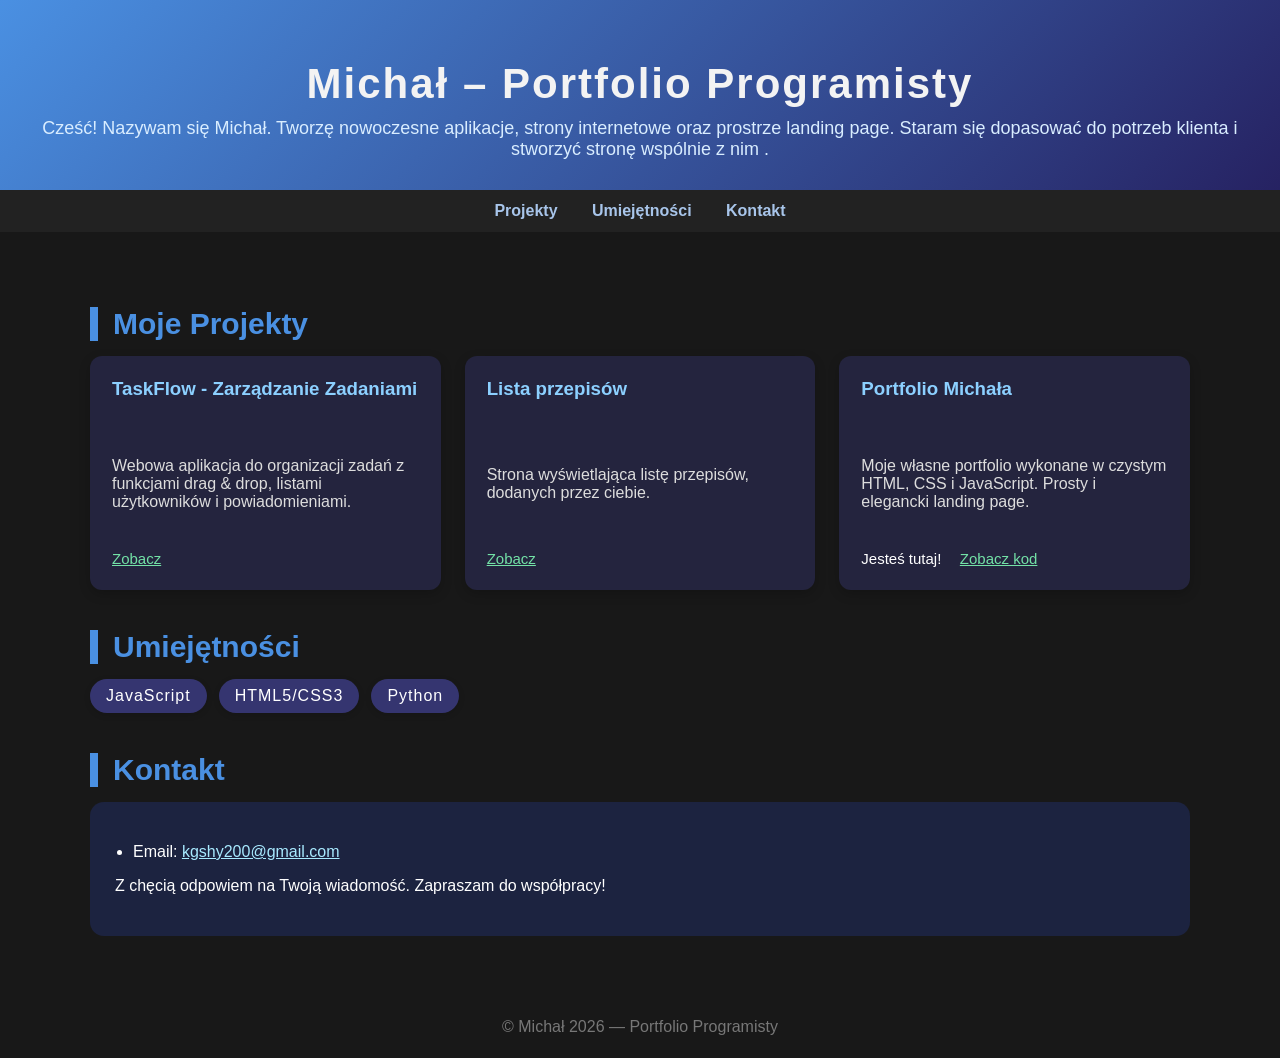
==== index.html @ aee4f076 "Update index.html" ====
<!DOCTYPE html>
<html lang="pl">
<head>
  <meta charset="UTF-8">
  <meta name="viewport" content="width=device-width, initial-scale=1.0">
  <title>Portfolio Michała</title>
  <style>
    body {
      margin: 0;
      font-family: 'Segoe UI', Arial, sans-serif;
      background: #181818;
      color: #f3f3f3;
    }
    header {
      text-align: center;
      padding: 60px 20px 30px 20px;
      background: linear-gradient(135deg, #4a90e2 0%, #262262 100%);
    }
    header h1 {
      margin: 0 0 10px 0;
      font-size: 42px;
      letter-spacing: 2px;
    }
    header p {
      margin: 0;
      color: #d9edff;
      font-size: 18px;
    }
    nav {
      background: #222;
      padding: 12px 0;
      text-align: center;
    }
    nav a {
      color: #a8c5ea;
      text-decoration: none;
      margin: 0 15px;
      font-weight: bold;
      transition: color 0.2s;
    }
    nav a:hover {
      color: #fff;
    }
    main {
      max-width: 1100px;
      margin: 30px auto 0 auto;
      padding: 20px;
    }
    section {
      margin-bottom: 40px;
    }
    h2 {
      color: #4a90e2;
      font-size: 30px;
      margin-bottom: 15px;
      border-left: 8px solid #4a90e2;
      padding-left: 15px;
    }
    .projects {
      display: grid;
      grid-template-columns: repeat(auto-fit, minmax(250px, 1fr));
      gap: 24px;
    }
    .project {
      background: #24243e;
      border-radius: 12px;
      padding: 22px;
      box-shadow: 0 4px 12px #0003;
      transition: transform 0.15s;
      min-height: 190px;
      display: flex;
      flex-direction: column;
      justify-content: space-between;
    }
    .project:hover {
      transform: translateY(-5px) scale(1.03);
    }
    .project h3 {
      margin-top: 0;
      color: #8cd0ff;
    }
    .project p {
      margin-bottom: 7px;
      color: #ddd;
    }
    .project-links {
      margin-top: 9px;
    }
    .project a {
      color: #73e2a7;
      text-decoration: underline;
      font-size: 15px;
      margin-right: 14px;
    }
    .skills {
      display: flex;
      flex-wrap: wrap;
      gap: 12px;
    }
    .skill {
      background: #353570;
      color: #fff;
      border-radius: 20px;
      padding: 8px 16px;
      font-size: 16px;
      letter-spacing: 1px;
      box-shadow: 0 2px 6px #0002;
    }
    .contact {
      background: #1c2340;
      border-radius: 14px;
      padding: 25px;
      color: #fff;
    }
    .contact ul {
      padding-left: 18px;
    }
    @media (max-width: 600px) {
      header h1 { font-size: 28px; }
      h2 { font-size: 22px; }
    }
  </style>
</head>
<body>
  <header>
    <h1>Michał – Portfolio Programisty</h1>
    <p>Cześć! Nazywam się Michał. Tworzę nowoczesne aplikacje, strony internetowe oraz prostrze landing page. Staram się dopasować do potrzeb klienta i stworzyć stronę wspólnie z nim .</p>
  </header>
  <nav>
    <a href="#projekty">Projekty</a>
    <a href="#umiejetnosci">Umiejętności</a>
    <a href="#kontakt">Kontakt</a>
  </nav>
  <main>
    <section id="projekty">
      <h2>Moje Projekty</h2>
      <div class="projects">
        <div class="project">
          <h3>TaskFlow - Zarządzanie Zadaniami</h3>
          <p>Webowa aplikacja do organizacji zadań z funkcjami drag & drop, listami użytkowników i powiadomieniami.</p>
          <div class="project-links">
            <a href="Webaplikacja.html" target="_blank">Zobacz</a>
          </div>
        </div>
        <div class="project">
          <h3>Lista przepisów</h3>
          <p>Strona wyświetlająca listę przepisów, dodanych przez ciebie.</p>
          <div class="project-links">
            <a href="projekt.html" target="_blank">Zobacz</a>
          </div>
        </div>
        <div class="project">
          <h3>Portfolio Michała</h3>
          <p>Moje własne portfolio wykonane w czystym HTML, CSS i JavaScript. Prosty i elegancki landing page.</p>
          <div class="project-links">
            <a href="#" style="color:#fff; cursor:default; text-decoration:none; pointer-events:none;">Jesteś tutaj!</a>
            <a href="https://github.com/twojgithub/portfolio" target="_blank">Zobacz kod</a>
          </div>
        </div>
      </div>
    </section>
    <section id="umiejetnosci">
      <h2>Umiejętności</h2>
      <div class="skills">
        <div class="skill">JavaScript</div>
        <div class="skill">HTML5/CSS3</div>
        <div class="skill">Python</div>
       </div>
    </section>
    <section id="kontakt">
      <h2>Kontakt</h2>
      <div class="contact">
        <ul>
          <li>Email: <a href="mailto:kgshy200@gmail.com" style="color:#a8eaff;">kgshy200@gmail.com</a></li>
       </ul>
        <p>Z chęcią odpowiem na Twoją wiadomość. Zapraszam do współpracy!</p>
      </div>
    </section>
  </main>
  <footer style="text-align:center; padding:22px; color: #777; background: #181818">
    © Michał 2026 — Portfolio Programisty
  </footer>
</body>
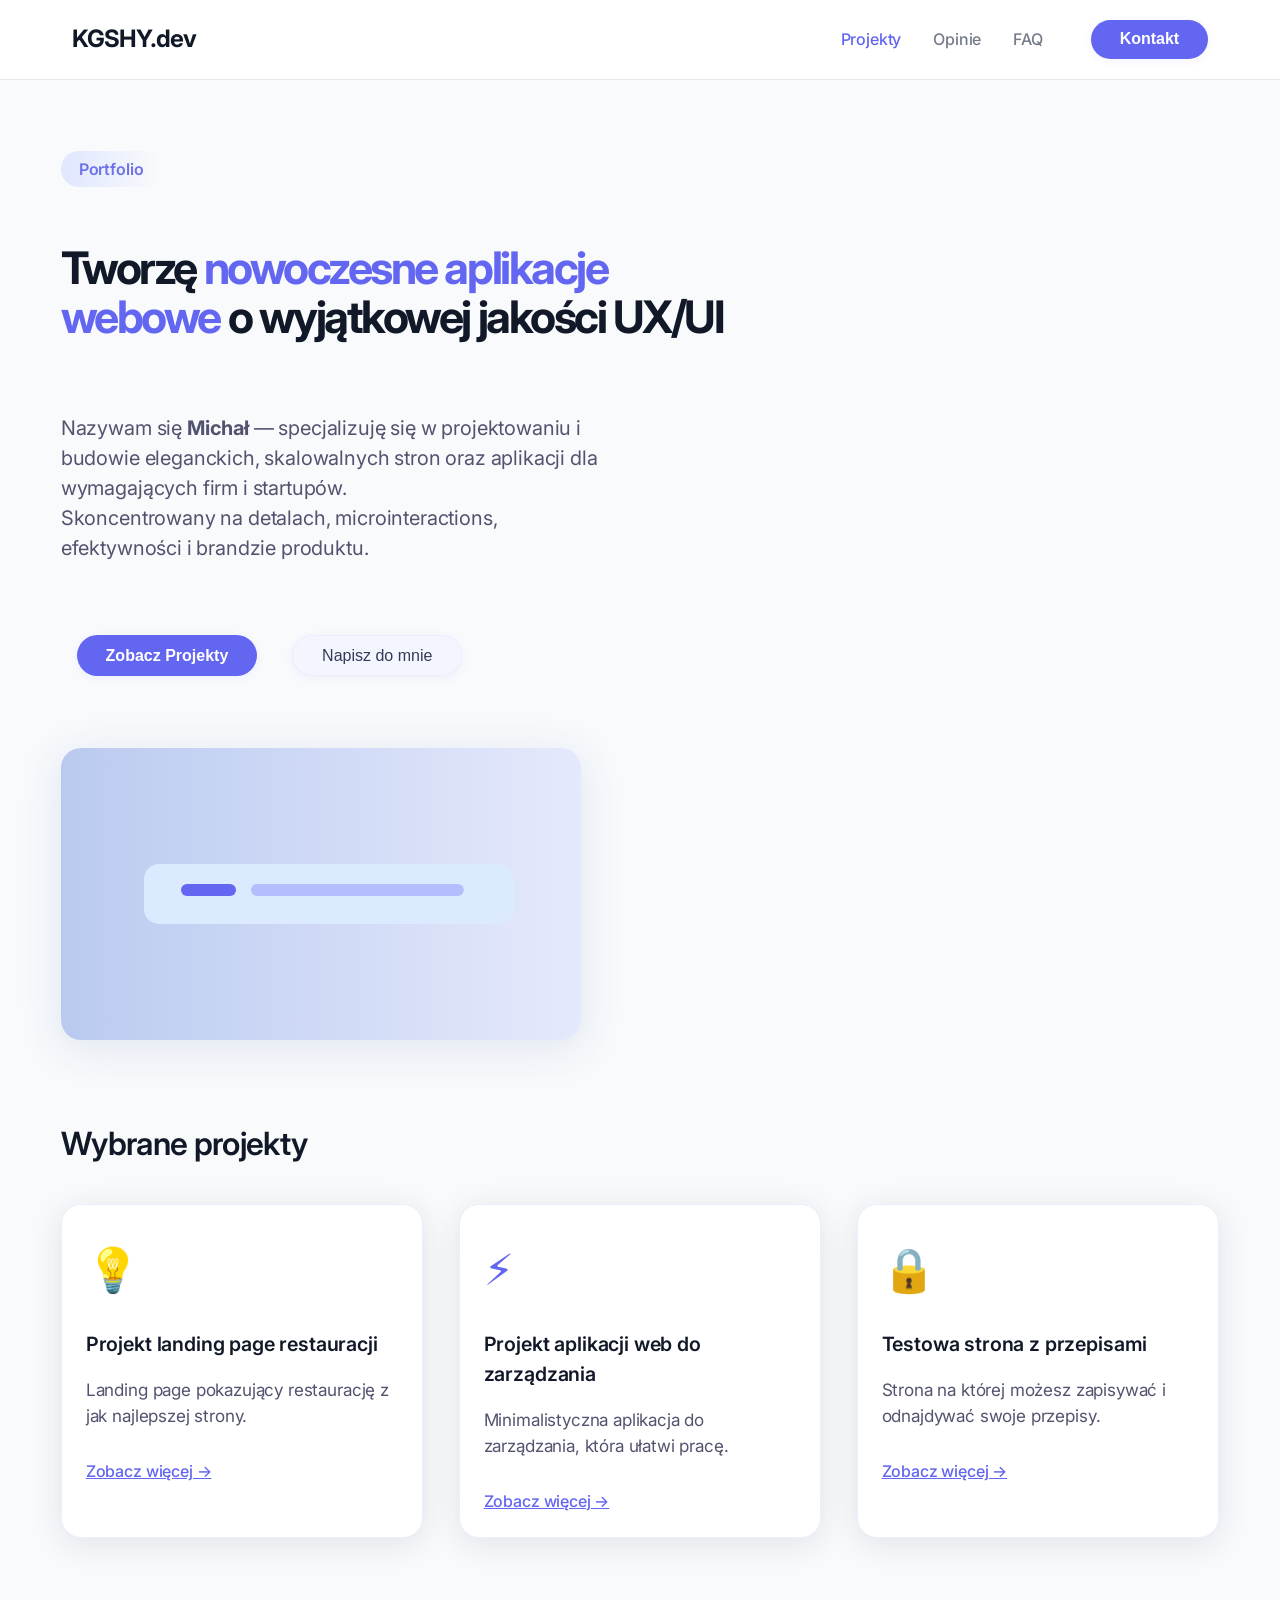
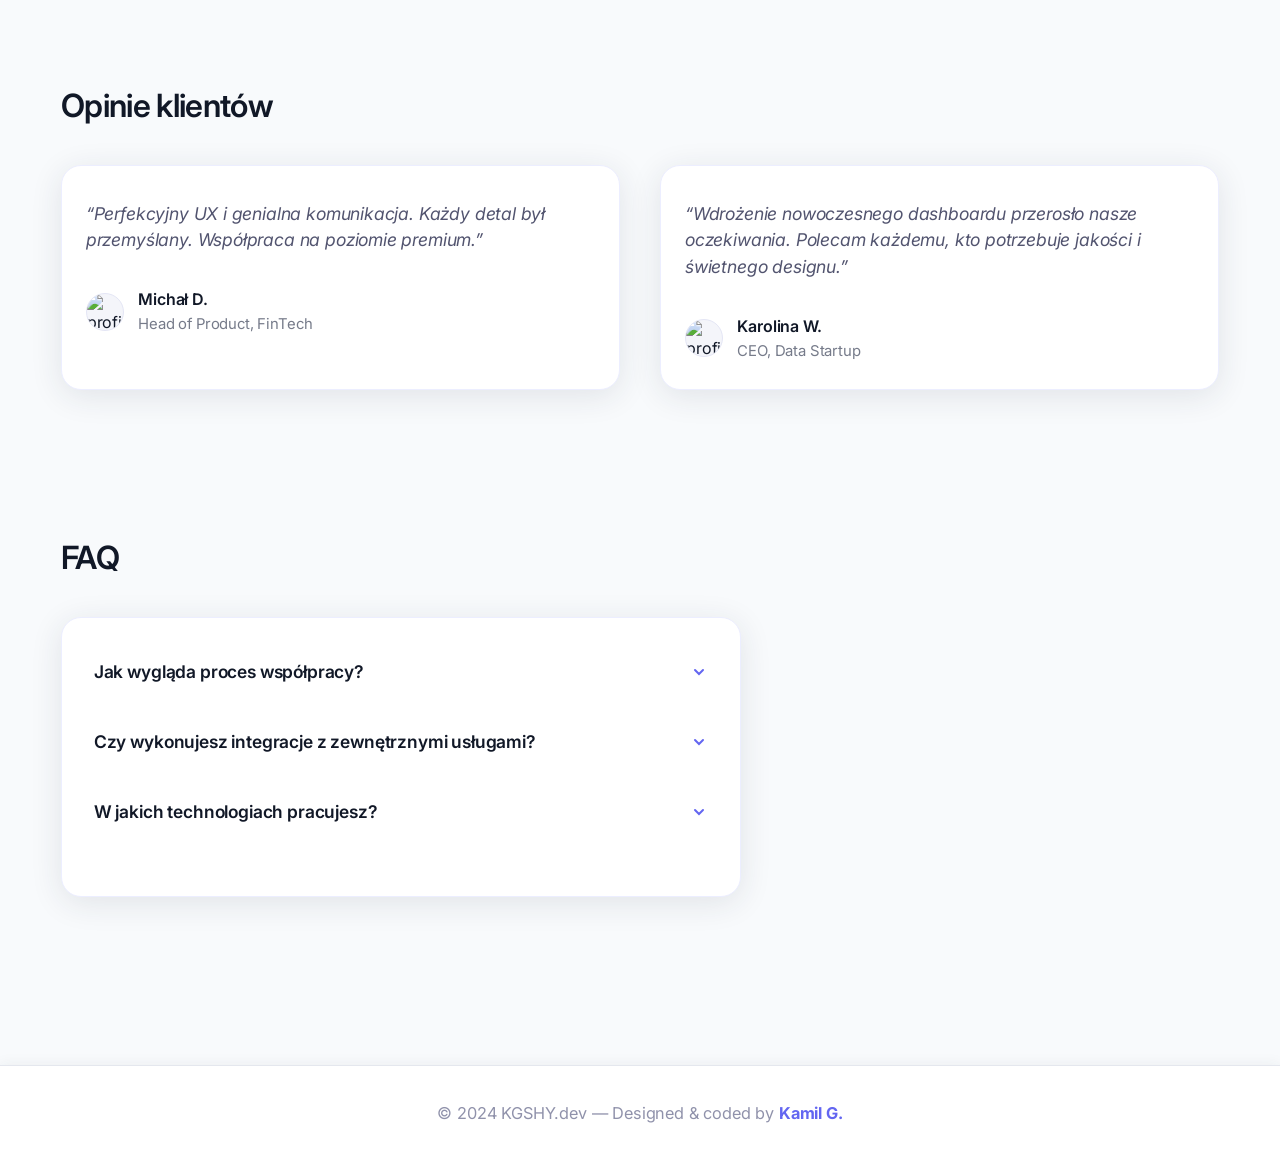
==== commit eef9598c: "Add files via upload" ====
--- a/index.html
+++ b/index.html
@@ -1,184 +1,516 @@
-
 <!DOCTYPE html>
 <html lang="pl">
-<head>
-  <meta charset="UTF-8">
-  <meta name="viewport" content="width=device-width, initial-scale=1.0">
-  <title>Portfolio Michała</title>
-  <style>
-    body {
-      margin: 0;
-      font-family: 'Segoe UI', Arial, sans-serif;
-      background: #181818;
-      color: #f3f3f3;
-    }
-    header {
-      text-align: center;
-      padding: 60px 20px 30px 20px;
-      background: linear-gradient(135deg, #4a90e2 0%, #262262 100%);
-    }
-    header h1 {
-      margin: 0 0 10px 0;
-      font-size: 42px;
-      letter-spacing: 2px;
-    }
-    header p {
-      margin: 0;
-      color: #d9edff;
-      font-size: 18px;
-    }
-    nav {
-      background: #222;
-      padding: 12px 0;
-      text-align: center;
-    }
-    nav a {
-      color: #a8c5ea;
-      text-decoration: none;
-      margin: 0 15px;
-      font-weight: bold;
-      transition: color 0.2s;
-    }
-    nav a:hover {
-      color: #fff;
-    }
-    main {
-      max-width: 1100px;
-      margin: 30px auto 0 auto;
-      padding: 20px;
-    }
-    section {
-      margin-bottom: 40px;
-    }
-    h2 {
-      color: #4a90e2;
-      font-size: 30px;
-      margin-bottom: 15px;
-      border-left: 8px solid #4a90e2;
-      padding-left: 15px;
-    }
-    .projects {
-      display: grid;
-      grid-template-columns: repeat(auto-fit, minmax(250px, 1fr));
-      gap: 24px;
-    }
-    .project {
-      background: #24243e;
-      border-radius: 12px;
-      padding: 22px;
-      box-shadow: 0 4px 12px #0003;
-      transition: transform 0.15s;
-      min-height: 190px;
-      display: flex;
-      flex-direction: column;
-      justify-content: space-between;
-    }
-    .project:hover {
-      transform: translateY(-5px) scale(1.03);
-    }
-    .project h3 {
-      margin-top: 0;
-      color: #8cd0ff;
-    }
-    .project p {
-      margin-bottom: 7px;
-      color: #ddd;
-    }
-    .project-links {
-      margin-top: 9px;
-    }
-    .project a {
-      color: #73e2a7;
-      text-decoration: underline;
-      font-size: 15px;
-      margin-right: 14px;
-    }
-    .skills {
-      display: flex;
-      flex-wrap: wrap;
-      gap: 12px;
-    }
-    .skill {
-      background: #353570;
-      color: #fff;
-      border-radius: 20px;
-      padding: 8px 16px;
-      font-size: 16px;
-      letter-spacing: 1px;
-      box-shadow: 0 2px 6px #0002;
-    }
-    .contact {
-      background: #1c2340;
-      border-radius: 14px;
-      padding: 25px;
-      color: #fff;
-    }
-    .contact ul {
-      padding-left: 18px;
-    }
-    @media (max-width: 600px) {
-      header h1 { font-size: 28px; }
-      h2 { font-size: 22px; }
-    }
-  </style>
-</head>
-<body>
-  <header>
-    <h1>Michał – Portfolio Programisty</h1>
-    <p>Cześć! Nazywam się Michał. Tworzę nowoczesne aplikacje, strony internetowe oraz prostrze landing page. Staram się dopasować do potrzeb klienta i stworzyć stronę wspólnie z nim .</p>
-  </header>
-  <nav>
-    <a href="#projekty">Projekty</a>
-    <a href="#umiejetnosci">Umiejętności</a>
-    <a href="#kontakt">Kontakt</a>
-  </nav>
-  <main>
-    <section id="projekty">
-      <h2>Moje Projekty</h2>
-      <div class="projects">
-        <div class="project">
-          <h3>TaskFlow - Zarządzanie Zadaniami</h3>
-          <p>Webowa aplikacja do organizacji zadań z funkcjami drag & drop, listami użytkowników i powiadomieniami.</p>
-          <div class="project-links">
-            <a href="Webaplikacja.html" target="_blank">Zobacz</a>
-          </div>
+  <head>
+    <meta charset="UTF-8" />
+    <title>Portfolio Programisty</title>
+    <meta name="viewport" content="width=device-width, initial-scale=1.0" />
+    <!-- Inter font from Google Fonts -->
+    <link rel="preconnect" href="https://fonts.googleapis.com" />
+    <link rel="preconnect" href="https://fonts.gstatic.com" crossorigin />
+    <link
+      href="https://fonts.googleapis.com/css2?family=Inter:wght@400;500;600;700&display=swap"
+      rel="stylesheet"
+    />
+    <!-- Tailwind-like base styles -->
+    <style>
+      :root {
+        --color-bg: #f8fafc;
+        --color-white: #fff;
+        --color-primary: #111827;
+        --color-secondary: #6366f1;
+        --color-gray: #e5e7eb;
+        --color-muted: #767b8a;
+        --radius: 20px;
+        --transition: 0.22s cubic-bezier(.4,0,.2,1);
+        --shadow: 0 6px 32px 0 rgba(40,50,60,0.11);
+      }
+      * {
+        box-sizing: border-box;
+        margin: 0;
+        padding: 0;
+      }
+      html, body {
+        font-family: 'Inter', system-ui, sans-serif;
+        background: var(--color-bg);
+        color: var(--color-primary);
+        min-height: 100%;
+        width: 100%;
+      }
+      body {
+        line-height: 1.5;
+        letter-spacing: -.01em;
+      }
+      header {
+        background: var(--color-white);
+        box-shadow: 0 1px 0 var(--color-gray);
+        position: sticky;
+        top: 0;
+        z-index: 100;
+      }
+      .navbar {
+        display: flex;
+        align-items: center;
+        justify-content: space-between;
+        max-width: 1200px;
+        margin: 0 auto;
+        padding: 1.25rem 2rem;
+      }
+      .navbar-logo {
+        font-size: 1.5rem;
+        font-weight: 700;
+        letter-spacing: -0.04em;
+        color: var(--color-primary);
+        display: flex;
+        align-items: center;
+        text-decoration: none;
+      }
+      nav ul {
+        display: flex;
+        gap: 2rem;
+        align-items: center;
+      }
+      nav ul li {
+        list-style: none;
+      }
+      nav ul li a {
+        color: var(--color-muted);
+        text-decoration: none;
+        font-weight: 500;
+        transition: color var(--transition);
+        font-size: 1rem;
+        padding: 5px 0;
+        position: relative;
+      }
+      nav ul li a.active,
+      nav ul li a:hover {
+        color: var(--color-secondary);
+      }
+      .cta-btn {
+        background: var(--color-secondary);
+        color: var(--color-white);
+        padding: 0.65em 1.8em;
+        border-radius: 999px;
+        margin-left: 1rem;
+        font-weight: 600;
+        font-size: 1rem;
+        box-shadow: 0 2px 10px 0 rgba(99,102,241,0.07);
+        border: none;
+        cursor: pointer;
+        transition: box-shadow var(--transition), transform var(--transition), background var(--transition);
+      }
+      .cta-btn:hover {
+        background: #4f46e5;
+        box-shadow: 0 4px 24px 0 rgba(99,102,241,0.16);
+        transform: translateY(-2px) scale(1.04);
+      }
+      main {
+        max-width: 1200px;
+        margin: 0 auto;
+        padding: 2.5rem 1.3rem;
+        display: flex;
+        flex-direction: column;
+        gap: 5rem;
+      }
+      .hero {
+        display: flex;
+        flex-direction: column;
+        gap: 2.5rem;
+        align-items: flex-start;
+        margin-top: 2rem;
+      }
+      .hero-headline {
+        font-size: 2.8rem;
+        font-weight: 700;
+        letter-spacing: -0.055em;
+        color: var(--color-primary);
+        max-width: 700px;
+        line-height: 1.08;
+      }
+      .hero-desc {
+        font-size: 1.25rem;
+        color: #52546f;
+        max-width: 540px;
+        font-weight: 400;
+        line-height: 1.5;
+        margin: 2rem 0;
+      }
+      .hero-cta {
+        display: flex;
+        gap: 1.2rem;
+        flex-wrap: wrap;
+      }
+      .hero-img {
+        max-width: 520px;
+        width: 100%;
+        aspect-ratio: 16/9;
+        border-radius: var(--radius);
+        background: linear-gradient(90deg, #bacaef 0%, #e5e9fc 100%);
+        box-shadow: 0 8px 40px 4px rgba(58,92,159,.11);
+        overflow: hidden;
+        margin-top: 2rem;
+        display: flex;
+        align-items: center;
+        justify-content: center;
+      }
+      .section-title {
+        font-size: 2rem;
+        font-weight: 600;
+        margin-bottom: 2.2rem;
+        letter-spacing: -0.02em;
+        color: var(--color-primary);
+      }
+      .projects-grid {
+        display: grid;
+        grid-template-columns: repeat(auto-fit, minmax(320px, 1fr));
+        gap: 2.2rem;
+      }
+      .project-card {
+        background: var(--color-white);
+        border-radius: var(--radius);
+        box-shadow: var(--shadow);
+        padding: 2rem 1.5rem 1.5rem 1.5rem;
+        display: flex;
+        flex-direction: column;
+        gap: 1.1rem;
+        transition: transform var(--transition), box-shadow var(--transition);
+        position: relative;
+        border: 1px solid #eceeff;
+      }
+      .project-card:hover {
+        transform: translateY(-5px) scale(1.022);
+        box-shadow: 0 12px 42px 0 rgba(99,102,241,0.13);
+        border-color: #c7d1fa;
+      }
+      .project-icon {
+        font-size: 2.7rem;
+        color: var(--color-secondary);
+        margin-bottom: 0.7rem;
+      }
+      .project-title {
+        font-size: 1.23rem;
+        font-weight: 600;
+        color: var(--color-primary);
+      }
+      .project-desc {
+        color: #52546f;
+        font-size: 1.07rem;
+      }
+      .project-link {
+        color: var(--color-secondary);
+        font-weight: 500;
+        text-decoration: underline;
+        font-size: 1rem;
+        margin-top: 0.8rem;
+        align-self: flex-start;
+        transition: color var(--transition);
+      }
+      .project-link:hover {
+        color: #5e5afe;
+        text-decoration-thickness: 2px;
+      }
+      .section {
+        margin-bottom: 4rem;
+      }
+      .testimonials {
+        display: grid;
+        grid-template-columns: repeat(auto-fit, minmax(340px, 1fr));
+        gap: 2.5rem;
+      }
+      .testimonial-card {
+        background: var(--color-white);
+        border-radius: var(--radius);
+        box-shadow: var(--shadow);
+        padding: 2.2rem 1.5rem 1.7rem 1.5rem;
+        display: flex;
+        flex-direction: column;
+        gap: 1.1rem;
+        border: 1px solid #eceeff;
+        transition: transform var(--transition), box-shadow var(--transition);
+      }
+      .testimonial-card:hover {
+        transform: translateY(-4px) scale(1.015);
+        box-shadow: 0 8px 30px rgba(99,102,241,0.09);
+        border-color: #c7d1fa;
+      }
+      .testi-quote {
+        font-size: 1.1rem;
+        color: #52546f;
+        font-style: italic;
+        letter-spacing: -0.01em;
+      }
+      .testi-profile {
+        display: flex;
+        align-items: center;
+        gap: 0.9rem;
+        margin-top: 1rem;
+      }
+      .testi-avatar {
+        width: 38px;
+        height: 38px;
+        border-radius: 50%;
+        object-fit: cover;
+        background: #f4f5fa;
+        border: 1.5px solid #e4e6f5;
+      }
+      .testi-name {
+        font-weight: 600;
+        color: var(--color-primary);
+        font-size: 1rem;
+        margin-bottom: 2px;
+      }
+      .testi-role {
+        color: var(--color-muted);
+        font-size: 0.93rem;
+      }
+      .faq {
+        background: var(--color-white);
+        border-radius: var(--radius);
+        box-shadow: var(--shadow);
+        padding: 2.2rem 2rem 2rem 2rem;
+        margin-top: 2rem;
+        border: 1px solid #eceeff;
+        max-width: 680px;
+        width: 100%;
+      }
+      .faq-item {
+        margin-bottom: 1.7rem;
+      }
+      .faq-q {
+        font-weight: 600;
+        color: var(--color-primary);
+        cursor: pointer;
+        display: flex;
+        align-items: center;
+        justify-content: space-between;
+        font-size: 1.09rem;
+        padding: 0.3em 0;
+        transition: color var(--transition);
+      }
+      .faq-q.active {
+        color: var(--color-secondary);
+      }
+      .faq-a {
+        color: #52546f;
+        font-size: 1rem;
+        margin-top: 0.4rem;
+        max-height: 0;
+        overflow: hidden;
+        transition: max-height 0.25s cubic-bezier(.4,0,.2,1);
+      }
+      .faq-a.open {
+        max-height: 250px;
+        margin-bottom: 0.4rem;
+      }
+      footer {
+        background: var(--color-white);
+        border-top: 1px solid #e4e7ee;
+        padding: 2.2rem 0 2rem 0;
+        text-align: center;
+        color: #9092ab;
+        font-size: 1.02rem;
+        margin-top: 4rem;
+        letter-spacing: -0.01em;
+        box-shadow: 0 -2px 12px 0 rgba(40,50,60,0.05);
+      }
+      @media (max-width: 768px) {
+        .navbar {
+          flex-direction: column;
+          padding: 1rem 1rem;
+          gap: 0.8rem;
+        }
+        .hero-headline {
+          font-size: 2.1rem;
+        }
+        .hero-img {
+          margin-top: 1rem;
+        }
+        .section-title {
+          font-size: 1.32rem;
+        }
+        .projects-grid,
+        .testimonials {
+          gap: 1.2rem;
+        }
+      }
+      @media (max-width: 540px) {
+        main {
+          padding: 1.5rem 0.5rem;
+        }
+        .hero {
+          gap: 1.1rem;
+        }
+      }
+    </style>
+  </head>
+  <body>
+    <!-- NAVBAR -->
+    <header>
+      <div class="navbar">
+        <a href="#" class="navbar-logo">KGSHY.dev</a>
+        <nav>
+          <ul>
+            <li><a href="#projekty" class="active">Projekty</a></li>
+            <li><a href="#opinie">Opinie</a></li>
+            <li><a href="#faq">FAQ</a></li>
+            <li>
+              <button class="cta-btn" onclick="window.open('mailto:kontakt@kgshy.dev')">Kontakt</button>
+            </li>
+          </ul>
+        </nav>
+      </div>
+    </header>
+    <main>
+      <!-- HERO SECTION -->
+      <section class="hero" id="hero">
+        <span
+          style="background:linear-gradient(90deg,#e0e7ff 0%,#f9fafb 100%); border-radius:999px; font-weight:600; color:#6d73e6; padding:6px 18px; font-size:1rem; margin-bottom:1.1rem; display:inline-block; letter-spacing:-0.01em;"
+        >Portfolio</span>
+        <h1 class="hero-headline">
+          Tworzę <span style="color:var(--color-secondary);">nowoczesne aplikacje webowe</span> o wyjątkowej jakości UX/UI
+        </h1>
+        <p class="hero-desc">
+          Nazywam się <b>Michał</b> — specjalizuję się w projektowaniu i budowie eleganckich, skalowalnych stron oraz aplikacji dla wymagających firm i startupów.<br/>
+          Skoncentrowany na detalach, microinteractions, efektywności i brandzie produktu.
+        </p>
+        <div class="hero-cta">
+          <button class="cta-btn" onclick="window.location='#projekty'">Zobacz Projekty</button>
+          <button
+            class="cta-btn"
+            style="background:#f4f6ff;color:#373856;font-weight:500;border:1.5px solid #ebeeff;"
+            onclick="window.open('mailto:kontakt@kgshy.dev')"
+            onmouseover="this.style.background='#e8ebf8';"
+            onmouseout="this.style.background='#f4f6ff';"
+          >Napisz do mnie</button>
         </div>
-        <div class="project">
-          <h3>Lista przepisów</h3>
-          <p>Strona wyświetlająca listę przepisów, dodanych przez ciebie.</p>
-          <div class="project-links">
-            <a href="projekt.html" target="_blank">Zobacz</a>
-          </div>
+        <div class="hero-img">
+          <!-- Illustracja lub hero img (tu placeholder SVG z animacją) -->
+          <svg width="90%" height="120" viewBox="0 0 400 120" fill="none" xmlns="http://www.w3.org/2000/svg" style="display:block;">
+            <rect x="15" y="30" width="370" height="60" rx="15" fill="#dbeafe">
+              <animate attributeName="x" values="15;25;15" dur="2.6s" repeatCount="indefinite"/>
+            </rect>
+            <rect x="60" y="50" width="55" height="12" rx="6" fill="#6366f1"/>
+            <rect x="130" y="50" width="200" height="12" rx="6" fill="#b4befe">
+              <animate attributeName="width" values="200;220;200" dur="2.3s" repeatCount="indefinite"/>
+            </rect>
+          </svg>
         </div>
-        <div class="project">
-          <h3>Portfolio Michała</h3>
-          <p>Moje własne portfolio wykonane w czystym HTML, CSS i JavaScript. Prosty i elegancki landing page.</p>
-          <div class="project-links">
-            <a href="#" style="color:#fff; cursor:default; text-decoration:none; pointer-events:none;">Jesteś tutaj!</a>
-            <a href="https://github.com/twojgithub/portfolio" target="_blank">Zobacz kod</a>
+      </section>
+
+      <!-- PROJECTS SECTION -->
+      <section class="section" id="projekty">
+        <h2 class="section-title">Wybrane projekty</h2>
+        <div class="projects-grid">
+          <!-- PROJECT CARD SAMPLE -->
+          <div class="project-card">
+            <div class="project-icon">💡</div>
+            <div class="project-title">Projekt landing page restauracji</div>
+            <div class="project-desc">
+              Landing page pokazujący restaurację z jak najlepszej strony.
+            </div>
+            <a href="#" class="project-link">Zobacz więcej →</a>
+          </div>
+          <div class="project-card">
+            <div class="project-icon">⚡</div>
+            <div class="project-title">Projekt aplikacji web do zarządzania</div>
+            <div class="project-desc">
+              Minimalistyczna aplikacja do zarządzania, która ułatwi pracę.         </div>
+            <a href="Webaplikacja.html" class="project-link">Zobacz więcej →</a>
+          </div>
+          <div class="project-card">
+            <div class="project-icon">🔒</div>
+            <div class="project-title">Testowa strona z przepisami</div>
+            <div class="project-desc">
+              Strona na której możesz zapisywać i odnajdywać swoje przepisy.
+            </div>
+            <a href="projekt.html" class="project-link">Zobacz więcej →</a>
           </div>
         </div>
-      </div>
-    </section>
-    <section id="umiejetnosci">
-      <h2>Umiejętności</h2>
-      <div class="skills">
-        <div class="skill">JavaScript</div>
-        <div class="skill">HTML5/CSS3</div>
-        <div class="skill">Python</div>
-       </div>
-    </section>
-    <section id="kontakt">
-      <h2>Kontakt</h2>
-      <div class="contact">
-        <ul>
-          <li>Email: <a href="mailto:kgshy200@gmail.com" style="color:#a8eaff;">kgshy200@gmail.com</a></li>
-       </ul>
-        <p>Z chęcią odpowiem na Twoją wiadomość. Zapraszam do współpracy!</p>
-      </div>
-    </section>
-  </main>
-  <footer style="text-align:center; padding:22px; color: #777; background: #181818">
-    © Michał 2026 — Portfolio Programisty
-  </footer>
-</body>
+      </section>
+
+      <!-- TESTIMONIALS SECTION -->
+      <section class="section" id="opinie">
+        <h2 class="section-title">Opinie klientów</h2>
+        <div class="testimonials">
+          <div class="testimonial-card">
+            <div class="testi-quote">
+              “Perfekcyjny UX i genialna komunikacja. Każdy detal był przemyślany. Współpraca na poziomie premium.”
+            </div>
+            <div class="testi-profile">
+              <img src="https://randomuser.me/api/portraits/men/29.jpg" alt="profile" class="testi-avatar" />
+              <div>
+                <div class="testi-name">Michał D.</div>
+                <div class="testi-role">Head of Product, FinTech</div>
+              </div>
+            </div>
+          </div>
+          <div class="testimonial-card">
+            <div class="testi-quote">
+              “Wdrożenie nowoczesnego dashboardu przerosło nasze oczekiwania. Polecam każdemu, kto potrzebuje jakości i świetnego designu.”
+            </div>
+            <div class="testi-profile">
+              <img src="https://randomuser.me/api/portraits/women/44.jpg" alt="profile" class="testi-avatar" />
+              <div>
+                <div class="testi-name">Karolina W.</div>
+                <div class="testi-role">CEO, Data Startup</div>
+              </div>
+            </div>
+          </div>
+        </div>
+      </section>
+
+      <!-- FAQ SECTION -->
+      <section class="section" id="faq">
+        <h2 class="section-title">FAQ</h2>
+        <div class="faq">
+          <div class="faq-item">
+            <div class="faq-q" onclick="toggleFaq(0)">Jak wygląda proces współpracy? <svg width="18" height="18" fill="none"><path d="M5 7l4 4 4-4" stroke="#6366f1" stroke-width="2" stroke-linecap="round"/></svg></div>
+            <div class="faq-a">Najpierw poznaję Twój projekt i cele, następnie przygotowuję ofertę oraz design. Praca odbywa się iteracyjnie — Ty decydujesz na każdym etapie.</div>
+          </div>
+          <div class="faq-item">
+            <div class="faq-q" onclick="toggleFaq(1)">Czy wykonujesz integracje z zewnętrznymi usługami?<svg width="18" height="18" fill="none"><path d="M5 7l4 4 4-4" stroke="#6366f1" stroke-width="2" stroke-linecap="round"/></svg></div>
+            <div class="faq-a">Tak, mam doświadczenie z API (Stripe, Auth0, CRM, ERP) oraz integracjami backend/frontend.</div>
+          </div>
+          <div class="faq-item">
+            <div class="faq-q" onclick="toggleFaq(2)">W jakich technologiach pracujesz?<svg width="18" height="18" fill="none"><path d="M5 7l4 4 4-4" stroke="#6366f1" stroke-width="2" stroke-linecap="round"/></svg></div>
+            <div class="faq-a">Specjalizuję się w React, Next.js, Tailwind, Node.js, TypeScript oraz dbam o design w Figma.</div>
+          </div>
+        </div>
+      </section>
+    </main>
+
+    <!-- FOOTER -->
+    <footer>
+      © 2024 KGSHY.dev &mdash; Designed & coded by <b style="color:var(--color-secondary);font-weight:700;">Kamil G.</b>
+    </footer>
+    <!-- Faq Toggle and micro-interactions -->
+    <script>
+      function toggleFaq(idx) {
+        const qs = document.querySelectorAll(".faq-q");
+        const as = document.querySelectorAll(".faq-a");
+        qs.forEach((q, i) => {
+          q.classList.toggle('active', i === idx && !as[i].classList.contains('open'));
+        });
+        as.forEach((a, i) => {
+          if (i === idx) {
+            a.classList.toggle("open");
+            if(a.classList.contains("open"))
+              a.style.maxHeight = "170px";
+            else
+              a.style.maxHeight = null;
+          } else {
+            a.classList.remove("open");
+            qs[i].classList.remove('active');
+            a.style.maxHeight = null;
+          }
+        });
+      }
+      // Keyboard nav for FAQ
+      document.querySelectorAll('.faq-q').forEach((el, i) => {
+        el.setAttribute("tabindex", "0");
+        el.onkeydown = (e) => {
+          if (e.key === "Enter" || e.key === " ") toggleFaq(i);
+        };
+      });
+    </script>
+  </body>
+</html>
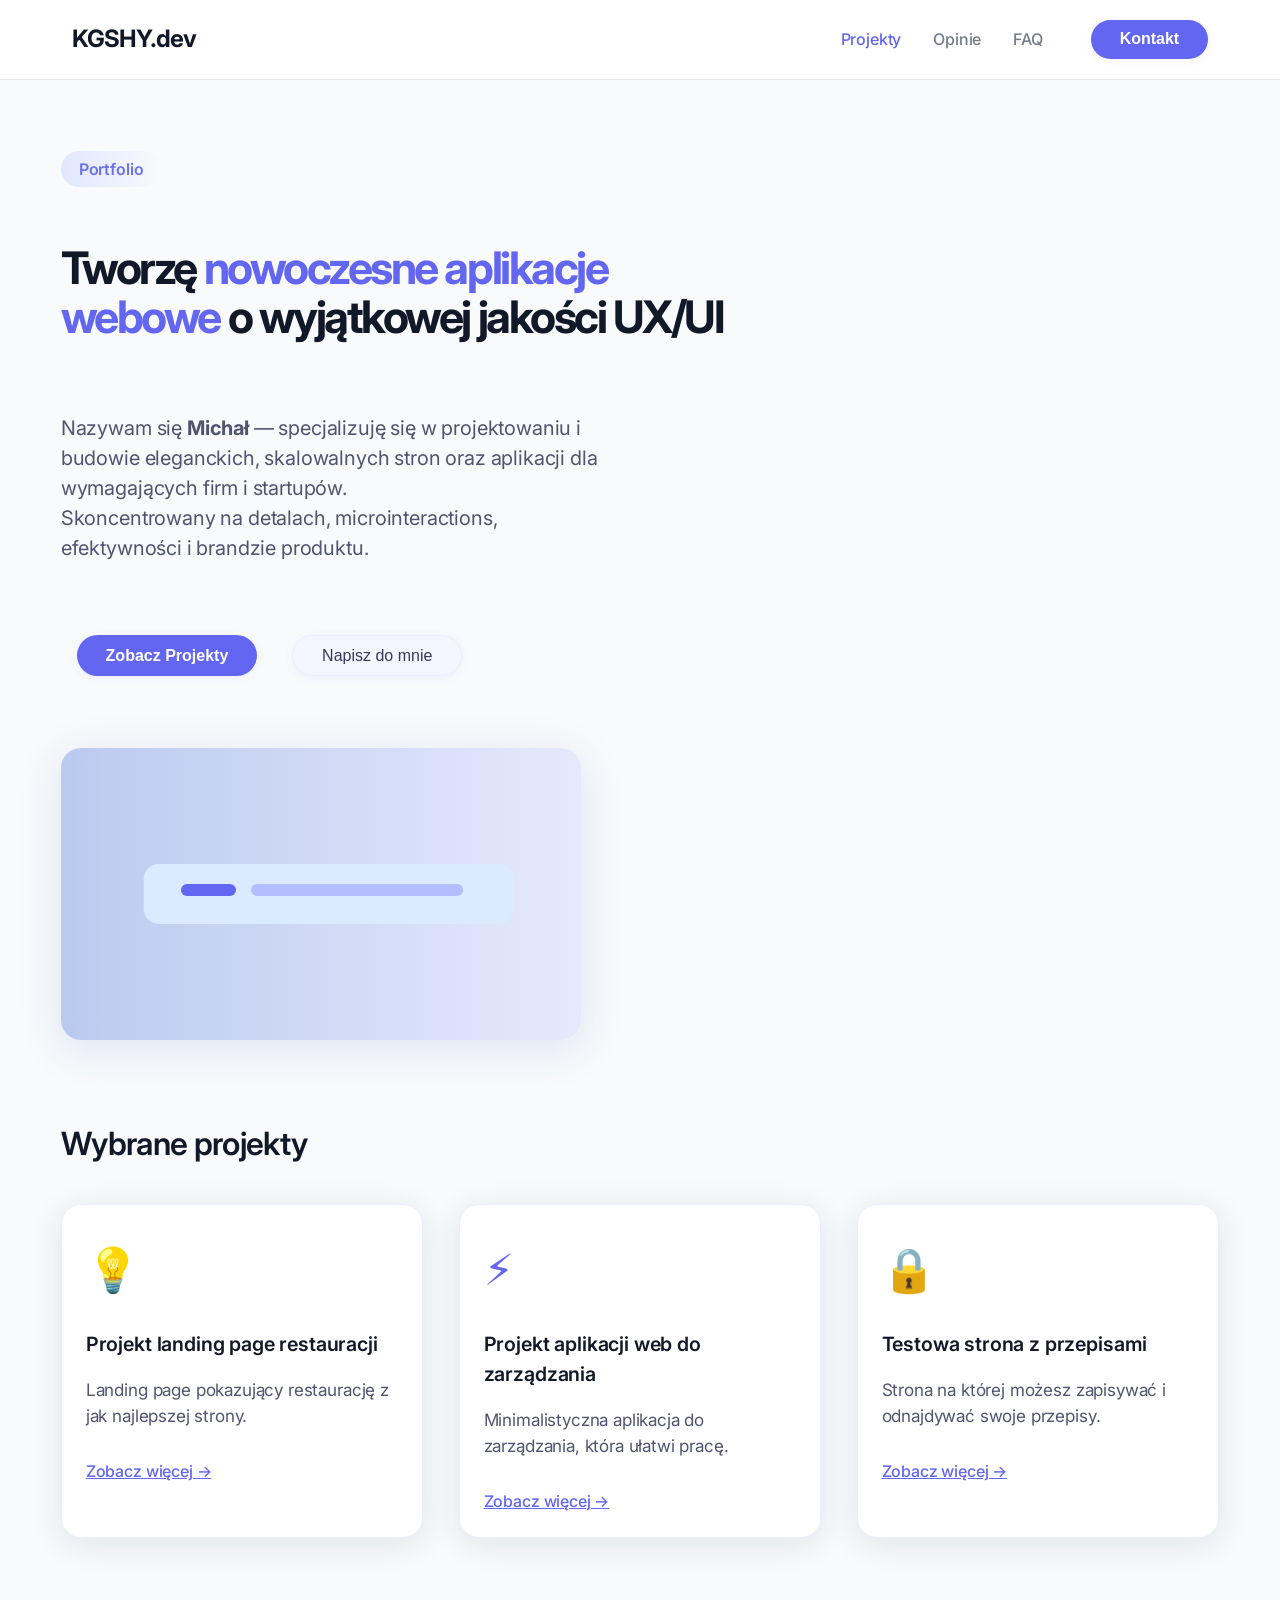
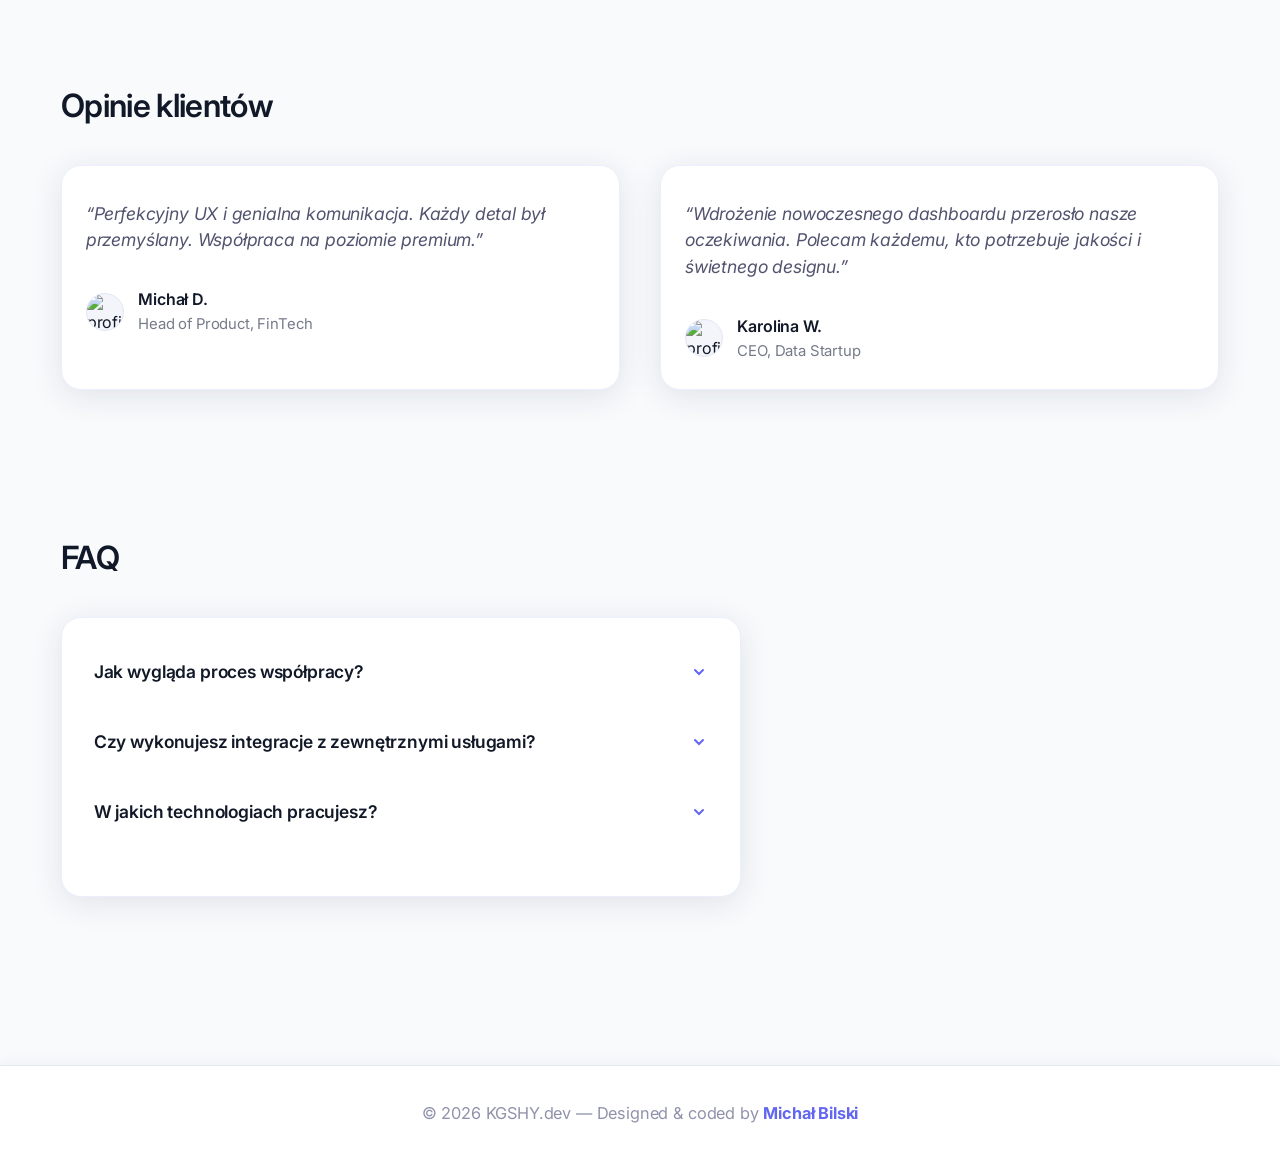
==== commit 2c585487: "Update index.html" ====
--- a/index.html
+++ b/index.html
@@ -480,7 +480,7 @@
 
     <!-- FOOTER -->
     <footer>
-      © 2024 KGSHY.dev &mdash; Designed & coded by <b style="color:var(--color-secondary);font-weight:700;">Kamil G.</b>
+      © 2026 KGSHY.dev &mdash; Designed & coded by <b style="color:var(--color-secondary);font-weight:700;">Michał Bilski</b>
     </footer>
     <!-- Faq Toggle and micro-interactions -->
     <script>
@@ -513,4 +513,4 @@
       });
     </script>
   </body>
-</html>+</html>
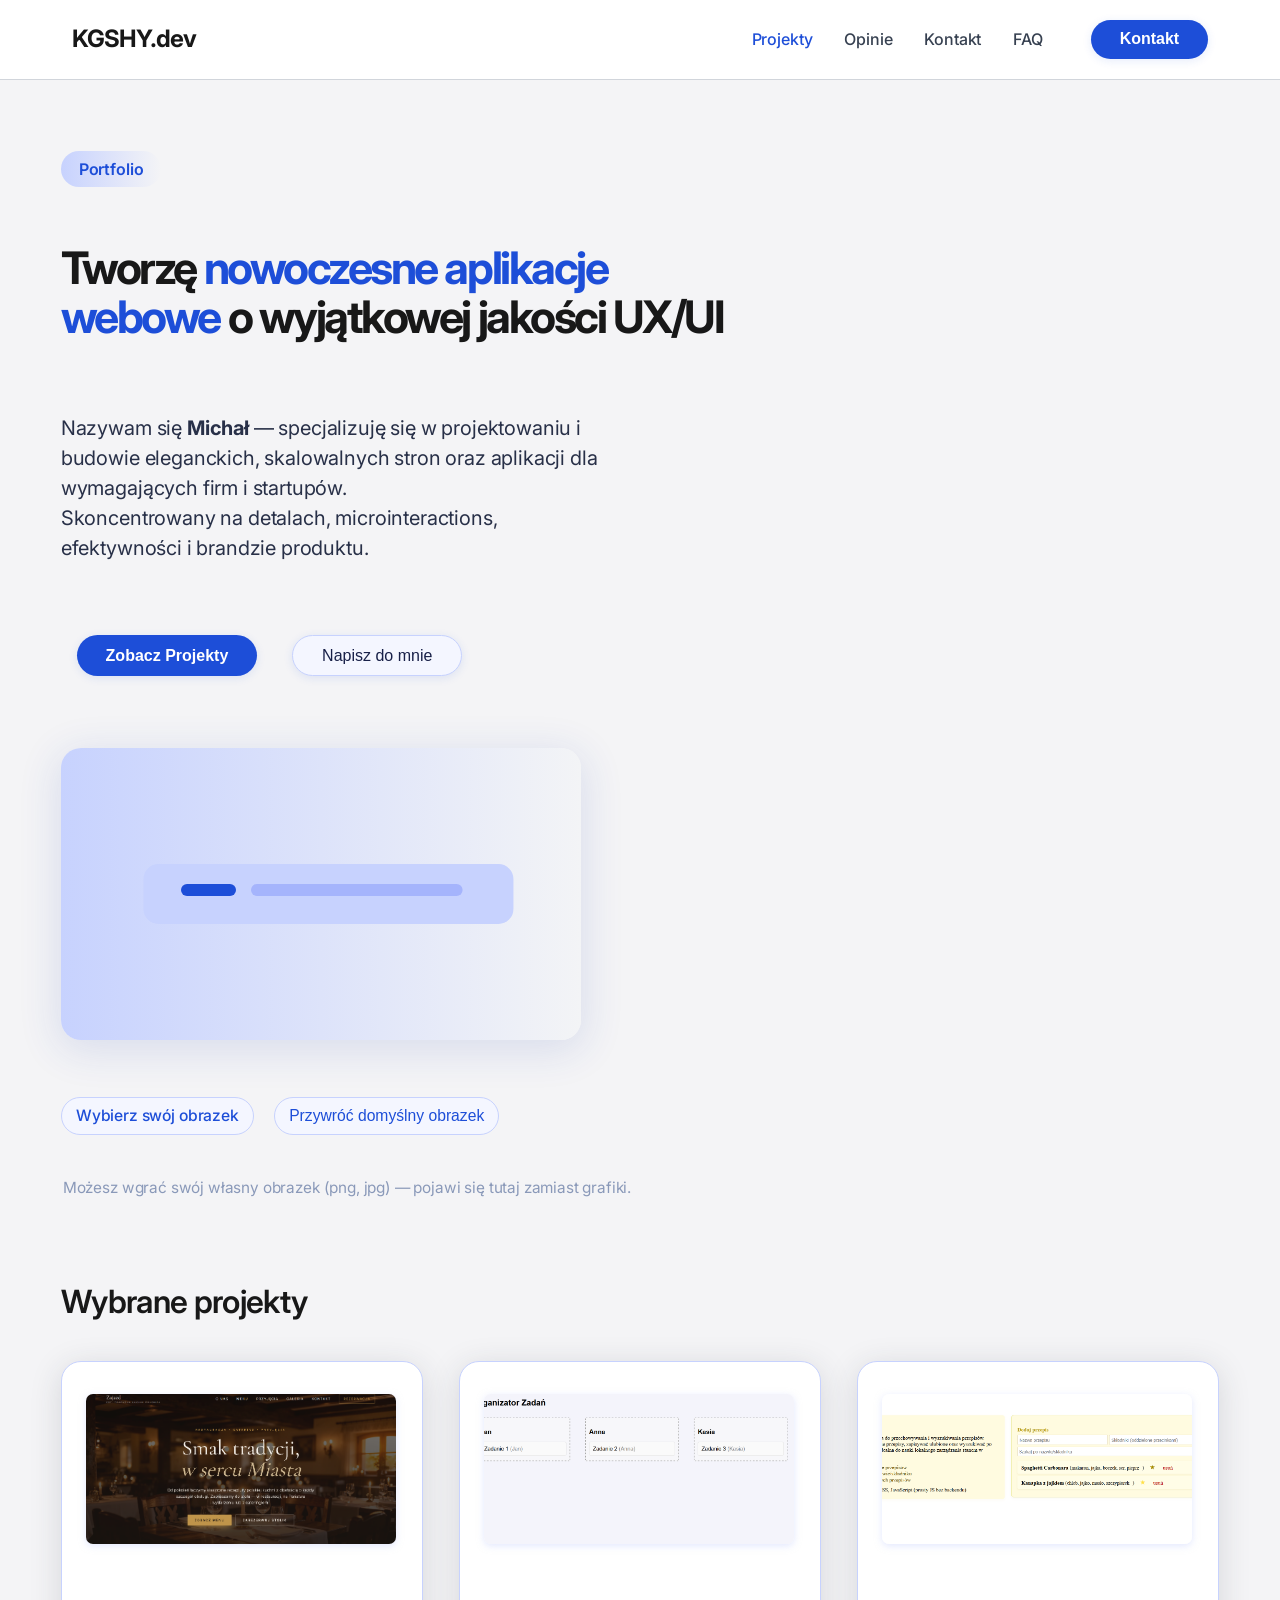
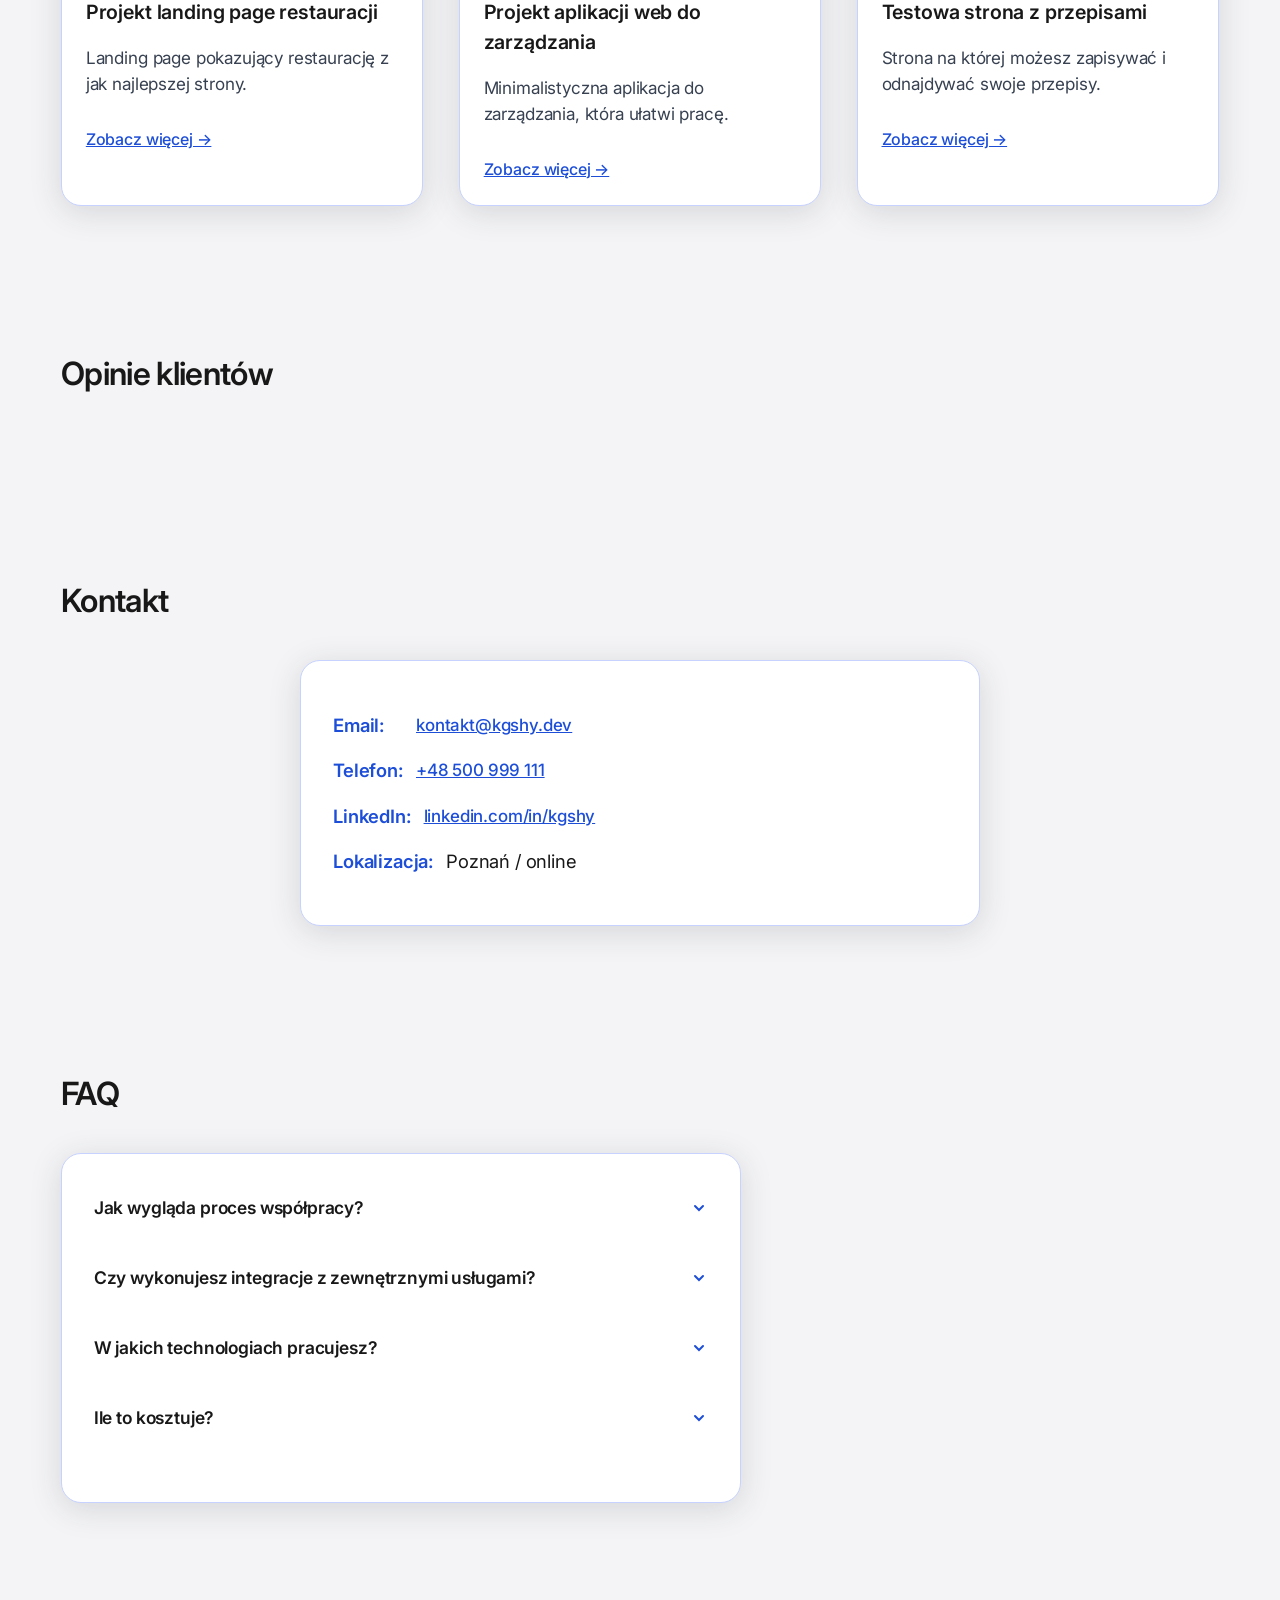
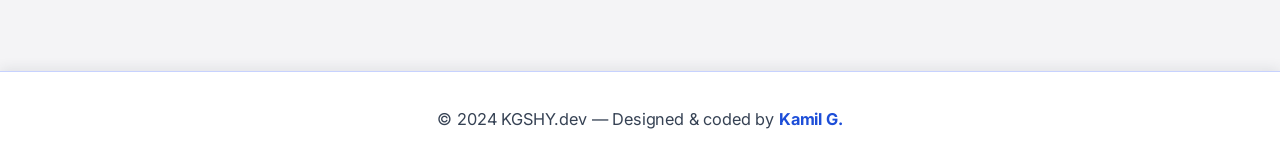
==== commit b3f90791: "Add files via upload" ====
--- a/index.html
+++ b/index.html
@@ -11,18 +11,18 @@
       href="https://fonts.googleapis.com/css2?family=Inter:wght@400;500;600;700&display=swap"
       rel="stylesheet"
     />
-    <!-- Tailwind-like base styles -->
+    <!-- Tailwind-like base styles with enhanced contrast for better readability -->
     <style>
       :root {
-        --color-bg: #f8fafc;
-        --color-white: #fff;
-        --color-primary: #111827;
-        --color-secondary: #6366f1;
-        --color-gray: #e5e7eb;
-        --color-muted: #767b8a;
+        --color-bg: #f4f4f6;
+        --color-white: #ffffff;
+        --color-primary: #181818;         /* More black, stronger contrast */
+        --color-secondary: #1d4ed8;       /* Stronger blue, better contrast */
+        --color-gray: #d1d5db;
+        --color-muted: #374151;           /* Darker muted text */
         --radius: 20px;
         --transition: 0.22s cubic-bezier(.4,0,.2,1);
-        --shadow: 0 6px 32px 0 rgba(40,50,60,0.11);
+        --shadow: 0 6px 32px 0 rgba(40,50,60,0.15);
       }
       * {
         box-sizing: border-box;
@@ -93,14 +93,14 @@
         margin-left: 1rem;
         font-weight: 600;
         font-size: 1rem;
-        box-shadow: 0 2px 10px 0 rgba(99,102,241,0.07);
+        box-shadow: 0 2px 10px 0 rgba(29,78,216,0.11);
         border: none;
         cursor: pointer;
         transition: box-shadow var(--transition), transform var(--transition), background var(--transition);
       }
       .cta-btn:hover {
-        background: #4f46e5;
-        box-shadow: 0 4px 24px 0 rgba(99,102,241,0.16);
+        background: #2563eb;
+        box-shadow: 0 4px 24px 0 rgba(29,78,216,0.18);
         transform: translateY(-2px) scale(1.04);
       }
       main {
@@ -128,7 +128,7 @@
       }
       .hero-desc {
         font-size: 1.25rem;
-        color: #52546f;
+        color: #283048; /* dark blue-gray for good contrast */
         max-width: 540px;
         font-weight: 400;
         line-height: 1.5;
@@ -144,13 +144,37 @@
         width: 100%;
         aspect-ratio: 16/9;
         border-radius: var(--radius);
-        background: linear-gradient(90deg, #bacaef 0%, #e5e9fc 100%);
-        box-shadow: 0 8px 40px 4px rgba(58,92,159,.11);
+        background: linear-gradient(90deg, #c7d2fe 0%, #f3f4f6 100%);
+        box-shadow: 0 8px 40px 4px rgba(30,64,175,0.12);
         overflow: hidden;
         margin-top: 2rem;
         display: flex;
         align-items: center;
         justify-content: center;
+        position: relative;
+      }
+      .custom-file-input {
+        margin-top: 5px;
+        padding: 0.4em 0.9em;
+        border-radius: 999px;
+        border: 1px solid #c7d2fe;
+        background: #f4f6ff;
+        color: #1d4ed8;
+        font-weight: 500;
+        font-size: 0.98rem;
+        cursor: pointer;
+        transition: background var(--transition);
+        outline: none;
+        margin-right: 9px;
+      }
+      .custom-file-input:hover,
+      .custom-file-input:focus {
+        background: #e0e7ff;
+      }
+      .hero-img-controls {
+        margin-top: 0.7rem;
+        display: flex;
+        gap: 0.7rem;
       }
       .section-title {
         font-size: 2rem;
@@ -174,12 +198,12 @@
         gap: 1.1rem;
         transition: transform var(--transition), box-shadow var(--transition);
         position: relative;
-        border: 1px solid #eceeff;
+        border: 1px solid #c7d2fe;
       }
       .project-card:hover {
         transform: translateY(-5px) scale(1.022);
-        box-shadow: 0 12px 42px 0 rgba(99,102,241,0.13);
-        border-color: #c7d1fa;
+        box-shadow: 0 12px 42px 0 rgba(29,78,216,0.13);
+        border-color: #6366f1;
       }
       .project-icon {
         font-size: 2.7rem;
@@ -192,7 +216,7 @@
         color: var(--color-primary);
       }
       .project-desc {
-        color: #52546f;
+        color: #374151;
         font-size: 1.07rem;
       }
       .project-link {
@@ -203,64 +227,63 @@
         margin-top: 0.8rem;
         align-self: flex-start;
         transition: color var(--transition);
+        cursor: pointer;
       }
       .project-link:hover {
-        color: #5e5afe;
+        color: #2563eb;
         text-decoration-thickness: 2px;
       }
       .section {
         margin-bottom: 4rem;
       }
+      /* Opinie section is visually hidden, but tab remains */
       .testimonials {
-        display: grid;
-        grid-template-columns: repeat(auto-fit, minmax(340px, 1fr));
-        gap: 2.5rem;
+        display: none;
       }
       .testimonial-card {
+        display: none;
+      }
+      /* ------ Nowa sekcja kontakt ------ */
+      .contact-section {
         background: var(--color-white);
         border-radius: var(--radius);
         box-shadow: var(--shadow);
-        padding: 2.2rem 1.5rem 1.7rem 1.5rem;
-        display: flex;
-        flex-direction: column;
-        gap: 1.1rem;
-        border: 1px solid #eceeff;
-        transition: transform var(--transition), box-shadow var(--transition);
-      }
-      .testimonial-card:hover {
-        transform: translateY(-4px) scale(1.015);
-        box-shadow: 0 8px 30px rgba(99,102,241,0.09);
-        border-color: #c7d1fa;
-      }
-      .testi-quote {
-        font-size: 1.1rem;
-        color: #52546f;
-        font-style: italic;
-        letter-spacing: -0.01em;
-      }
-      .testi-profile {
+        padding: 2.2rem 2rem 2rem 2rem;
+        margin-top: 2rem;
+        border: 1px solid #c7d2fe;
+        max-width: 680px;
+        width: 100%;
+        margin-left: auto;
+        margin-right: auto;
+      }
+      .contact-list {
+        margin-top: 1rem;
+        list-style: none;
+        padding-left: 0;
+      }
+      .contact-list li {
+        margin-bottom: 1.1rem;
+        font-size: 1.15rem;
+        color: var(--color-primary);
         display: flex;
         align-items: center;
-        gap: 0.9rem;
-        margin-top: 1rem;
-      }
-      .testi-avatar {
-        width: 38px;
-        height: 38px;
-        border-radius: 50%;
-        object-fit: cover;
-        background: #f4f5fa;
-        border: 1.5px solid #e4e6f5;
-      }
-      .testi-name {
+        gap: 13px;
+      }
+      .contact-label {
         font-weight: 600;
-        color: var(--color-primary);
-        font-size: 1rem;
-        margin-bottom: 2px;
-      }
-      .testi-role {
-        color: var(--color-muted);
-        font-size: 0.93rem;
+        color: var(--color-secondary);
+        min-width: 70px;
+        display: inline-block;
+      }
+      .contact-link {
+        color: var(--color-secondary);
+        font-weight: 500;
+        text-decoration: underline;
+        transition: color var(--transition);
+        font-size: 1.06rem;
+      }
+      .contact-link:hover {
+        color: #2563eb;
       }
       .faq {
         background: var(--color-white);
@@ -268,7 +291,7 @@
         box-shadow: var(--shadow);
         padding: 2.2rem 2rem 2rem 2rem;
         margin-top: 2rem;
-        border: 1px solid #eceeff;
+        border: 1px solid #c7d2fe;
         max-width: 680px;
         width: 100%;
       }
@@ -290,7 +313,7 @@
         color: var(--color-secondary);
       }
       .faq-a {
-        color: #52546f;
+        color: #374151;
         font-size: 1rem;
         margin-top: 0.4rem;
         max-height: 0;
@@ -303,14 +326,14 @@
       }
       footer {
         background: var(--color-white);
-        border-top: 1px solid #e4e7ee;
+        border-top: 1px solid #c7d2fe;
         padding: 2.2rem 0 2rem 0;
         text-align: center;
-        color: #9092ab;
+        color: #364254;
         font-size: 1.02rem;
         margin-top: 4rem;
         letter-spacing: -0.01em;
-        box-shadow: 0 -2px 12px 0 rgba(40,50,60,0.05);
+        box-shadow: 0 -2px 12px 0 rgba(40,50,60,0.10);
       }
       @media (max-width: 768px) {
         .navbar {
@@ -327,8 +350,7 @@
         .section-title {
           font-size: 1.32rem;
         }
-        .projects-grid,
-        .testimonials {
+        .projects-grid {
           gap: 1.2rem;
         }
       }
@@ -351,6 +373,7 @@
           <ul>
             <li><a href="#projekty" class="active">Projekty</a></li>
             <li><a href="#opinie">Opinie</a></li>
+            <li><a href="#kontakt">Kontakt</a></li>
             <li><a href="#faq">FAQ</a></li>
             <li>
               <button class="cta-btn" onclick="window.open('mailto:kontakt@kgshy.dev')">Kontakt</button>
@@ -363,7 +386,7 @@
       <!-- HERO SECTION -->
       <section class="hero" id="hero">
         <span
-          style="background:linear-gradient(90deg,#e0e7ff 0%,#f9fafb 100%); border-radius:999px; font-weight:600; color:#6d73e6; padding:6px 18px; font-size:1rem; margin-bottom:1.1rem; display:inline-block; letter-spacing:-0.01em;"
+          style="background:linear-gradient(90deg,#c7d2fe 0%,#f4f4f6 100%); border-radius:999px; font-weight:600; color:#1d4ed8; padding:6px 18px; font-size:1rem; margin-bottom:1.1rem; display:inline-block; letter-spacing:-0.01em;"
         >Portfolio</span>
         <h1 class="hero-headline">
           Tworzę <span style="color:var(--color-secondary);">nowoczesne aplikacje webowe</span> o wyjątkowej jakości UX/UI
@@ -376,23 +399,32 @@
           <button class="cta-btn" onclick="window.location='#projekty'">Zobacz Projekty</button>
           <button
             class="cta-btn"
-            style="background:#f4f6ff;color:#373856;font-weight:500;border:1.5px solid #ebeeff;"
+            style="background:#f4f6ff;color:#182048;font-weight:500;border:1.5px solid #c7d2fe;"
             onclick="window.open('mailto:kontakt@kgshy.dev')"
-            onmouseover="this.style.background='#e8ebf8';"
+            onmouseover="this.style.background='#e0e7ff';"
             onmouseout="this.style.background='#f4f6ff';"
           >Napisz do mnie</button>
         </div>
-        <div class="hero-img">
-          <!-- Illustracja lub hero img (tu placeholder SVG z animacją) -->
-          <svg width="90%" height="120" viewBox="0 0 400 120" fill="none" xmlns="http://www.w3.org/2000/svg" style="display:block;">
-            <rect x="15" y="30" width="370" height="60" rx="15" fill="#dbeafe">
+        <div class="hero-img" id="heroImgBox">
+          <!-- Tutaj obrazek. Początkowo SVG, użytkownik może zmienić poniżej -->
+          <img id="customHeroImg" src="" alt="Twoje wybrane zdjęcie" style="max-width:100%;max-height:100%;display:none;object-fit:cover;" />
+          <svg id="defaultHeroSvg" width="90%" height="120" viewBox="0 0 400 120" fill="none" xmlns="http://www.w3.org/2000/svg" style="display:block;">
+            <rect x="15" y="30" width="370" height="60" rx="15" fill="#c7d2fe">
               <animate attributeName="x" values="15;25;15" dur="2.6s" repeatCount="indefinite"/>
             </rect>
-            <rect x="60" y="50" width="55" height="12" rx="6" fill="#6366f1"/>
-            <rect x="130" y="50" width="200" height="12" rx="6" fill="#b4befe">
+            <rect x="60" y="50" width="55" height="12" rx="6" fill="#1d4ed8"/>
+            <rect x="130" y="50" width="200" height="12" rx="6" fill="#a5b4fc">
               <animate attributeName="width" values="200;220;200" dur="2.3s" repeatCount="indefinite"/>
             </rect>
           </svg>
+        </div>
+        <div class="hero-img-controls">
+          <label for="heroImgInput" class="custom-file-input" tabindex="0" style="user-select:none;">Wybierz swój obrazek</label>
+          <input type="file" id="heroImgInput" accept="image/*" style="display:none;" />
+          <button type="button" class="custom-file-input" id="resetHeroImgBtn">Przywróć domyślny obrazek</button>
+        </div>
+        <div style="color:#8a99b9;font-size:0.96rem;margin-top:0.2rem;line-height:1.3;padding-left:2px;">
+          Możesz wgrać swój własny obrazek (png, jpg) — pojawi się tutaj zamiast grafiki.
         </div>
       </section>
 
@@ -400,24 +432,46 @@
       <section class="section" id="projekty">
         <h2 class="section-title">Wybrane projekty</h2>
         <div class="projects-grid">
-          <!-- PROJECT CARD SAMPLE -->
+          <!-- PROJECT CARD SAMPLE WITH SCREENSHOTS -->
           <div class="project-card">
-            <div class="project-icon">💡</div>
+            <div class="project-icon">
+              <img 
+                src="restauracja.png" 
+                alt="Screenshot: Landing page restauracji" 
+                style="width:310px;height:150px;object-fit:cover;border-radius:7px;box-shadow:0 2px 7px #c7d2fe80;margin-bottom:0.2em;"
+                loading="lazy"
+              />
+            </div>
             <div class="project-title">Projekt landing page restauracji</div>
             <div class="project-desc">
               Landing page pokazujący restaurację z jak najlepszej strony.
             </div>
-            <a href="#" class="project-link">Zobacz więcej →</a>
+            <a href="restauracja.html" class="project-link">Zobacz więcej →</a>
           </div>
           <div class="project-card">
-            <div class="project-icon">⚡</div>
+            <div class="project-icon">
+              <img
+                src="organizator.png"
+                alt="Screenshot: Aplikacja do zarządzania"
+                style="width:310px;height:150px;object-fit:cover;border-radius:7px;box-shadow:0 2px 7px #c7d2fe80;margin-bottom:0.2em;"
+                loading="lazy"
+              />
+            </div>
             <div class="project-title">Projekt aplikacji web do zarządzania</div>
             <div class="project-desc">
-              Minimalistyczna aplikacja do zarządzania, która ułatwi pracę.         </div>
+              Minimalistyczna aplikacja do zarządzania, która ułatwi pracę.
+            </div>
             <a href="Webaplikacja.html" class="project-link">Zobacz więcej →</a>
           </div>
           <div class="project-card">
-            <div class="project-icon">🔒</div>
+            <div class="project-icon">
+              <img
+                src="przepisy.png"
+                alt="Screenshot: Strona z przepisami"
+                style="width:310px;height:150px;object-fit:cover;border-radius:7px;box-shadow:0 2px 7px #c7d2fe80;margin-bottom:0.2em;"
+                loading="lazy"
+              />
+            </div>
             <div class="project-title">Testowa strona z przepisami</div>
             <div class="project-desc">
               Strona na której możesz zapisywać i odnajdywać swoje przepisy.
@@ -427,34 +481,36 @@
         </div>
       </section>
 
-      <!-- TESTIMONIALS SECTION -->
+      <!-- TESTIMONIALS SECTION (opinie) -->
       <section class="section" id="opinie">
         <h2 class="section-title">Opinie klientów</h2>
         <div class="testimonials">
-          <div class="testimonial-card">
-            <div class="testi-quote">
-              “Perfekcyjny UX i genialna komunikacja. Każdy detal był przemyślany. Współpraca na poziomie premium.”
-            </div>
-            <div class="testi-profile">
-              <img src="https://randomuser.me/api/portraits/men/29.jpg" alt="profile" class="testi-avatar" />
-              <div>
-                <div class="testi-name">Michał D.</div>
-                <div class="testi-role">Head of Product, FinTech</div>
-              </div>
-            </div>
-          </div>
-          <div class="testimonial-card">
-            <div class="testi-quote">
-              “Wdrożenie nowoczesnego dashboardu przerosło nasze oczekiwania. Polecam każdemu, kto potrzebuje jakości i świetnego designu.”
-            </div>
-            <div class="testi-profile">
-              <img src="https://randomuser.me/api/portraits/women/44.jpg" alt="profile" class="testi-avatar" />
-              <div>
-                <div class="testi-name">Karolina W.</div>
-                <div class="testi-role">CEO, Data Startup</div>
-              </div>
-            </div>
-          </div>
+          <!-- Opinie są obecnie ukryte. Możesz dodać swoje referencje tutaj. -->
+        </div>
+      </section>
+
+      <!-- CONTACT SECTION -->
+      <section class="section" id="kontakt">
+        <h2 class="section-title">Kontakt</h2>
+        <div class="contact-section">
+          <ul class="contact-list">
+            <li>
+              <span class="contact-label">Email:</span>
+              <a href="mailto:kontakt@kgshy.dev" class="contact-link">kontakt@kgshy.dev</a>
+            </li>
+            <li>
+              <span class="contact-label">Telefon:</span>
+              <a href="tel:+48500999111" class="contact-link">+48&nbsp;500&nbsp;999&nbsp;111</a>
+            </li>
+            <li>
+              <span class="contact-label">LinkedIn:</span>
+              <a href="https://linkedin.com/in/kgshy" target="_blank" rel="noopener" class="contact-link">linkedin.com/in/kgshy</a>
+            </li>
+            <li>
+              <span class="contact-label">Lokalizacja:</span>
+              <span>Poznań / online</span>
+            </li>
+          </ul>
         </div>
       </section>
 
@@ -463,26 +519,30 @@
         <h2 class="section-title">FAQ</h2>
         <div class="faq">
           <div class="faq-item">
-            <div class="faq-q" onclick="toggleFaq(0)">Jak wygląda proces współpracy? <svg width="18" height="18" fill="none"><path d="M5 7l4 4 4-4" stroke="#6366f1" stroke-width="2" stroke-linecap="round"/></svg></div>
+            <div class="faq-q" onclick="toggleFaq(0)">Jak wygląda proces współpracy? <svg width="18" height="18" fill="none"><path d="M5 7l4 4 4-4" stroke="#1d4ed8" stroke-width="2" stroke-linecap="round"/></svg></div>
             <div class="faq-a">Najpierw poznaję Twój projekt i cele, następnie przygotowuję ofertę oraz design. Praca odbywa się iteracyjnie — Ty decydujesz na każdym etapie.</div>
           </div>
           <div class="faq-item">
-            <div class="faq-q" onclick="toggleFaq(1)">Czy wykonujesz integracje z zewnętrznymi usługami?<svg width="18" height="18" fill="none"><path d="M5 7l4 4 4-4" stroke="#6366f1" stroke-width="2" stroke-linecap="round"/></svg></div>
+            <div class="faq-q" onclick="toggleFaq(1)">Czy wykonujesz integracje z zewnętrznymi usługami?<svg width="18" height="18" fill="none"><path d="M5 7l4 4 4-4" stroke="#1d4ed8" stroke-width="2" stroke-linecap="round"/></svg></div>
             <div class="faq-a">Tak, mam doświadczenie z API (Stripe, Auth0, CRM, ERP) oraz integracjami backend/frontend.</div>
           </div>
           <div class="faq-item">
-            <div class="faq-q" onclick="toggleFaq(2)">W jakich technologiach pracujesz?<svg width="18" height="18" fill="none"><path d="M5 7l4 4 4-4" stroke="#6366f1" stroke-width="2" stroke-linecap="round"/></svg></div>
+            <div class="faq-q" onclick="toggleFaq(2)">W jakich technologiach pracujesz?<svg width="18" height="18" fill="none"><path d="M5 7l4 4 4-4" stroke="#1d4ed8" stroke-width="2" stroke-linecap="round"/></svg></div>
             <div class="faq-a">Specjalizuję się w React, Next.js, Tailwind, Node.js, TypeScript oraz dbam o design w Figma.</div>
           </div>
+          <div class="faq-item">
+            <div class="faq-q" onclick="toggleFaq(3)">Ile to kosztuje? <svg width="18" height="18" fill="none"><path d="M5 7l4 4 4-4" stroke="#1d4ed8" stroke-width="2" stroke-linecap="round"/></svg></div>
+            <div class="faq-a">Cena zależy od zakresu projektu, poziomu złożoności oraz wymagań. Każdą wycenę przygotowuję indywidualnie po zapoznaniu się z Twoimi potrzebami. Skontaktuj się, aby uzyskać darmową wycenę!</div>
+          </div>
         </div>
       </section>
     </main>
 
     <!-- FOOTER -->
     <footer>
-      © 2026 KGSHY.dev &mdash; Designed & coded by <b style="color:var(--color-secondary);font-weight:700;">Michał Bilski</b>
+      © 2024 KGSHY.dev &mdash; Designed & coded by <b style="color:var(--color-secondary);font-weight:700;">Kamil G.</b>
     </footer>
-    <!-- Faq Toggle and micro-interactions -->
+    <!-- Faq Toggle and micro-interactions & Hero custom image change -->
     <script>
       function toggleFaq(idx) {
         const qs = document.querySelectorAll(".faq-q");
@@ -511,6 +571,46 @@
           if (e.key === "Enter" || e.key === " ") toggleFaq(i);
         };
       });
+
+      // --- DODANE: Obsługa zamiany hero image na wybrany przez użytkownika ---
+      const heroImgInput = document.getElementById('heroImgInput');
+      const customHeroImg = document.getElementById('customHeroImg');
+      const defaultHeroSvg = document.getElementById('defaultHeroSvg');
+      const resetHeroImgBtn = document.getElementById('resetHeroImgBtn');
+      const heroImgBox = document.getElementById('heroImgBox');
+
+      // Accessibility trigger for label (enter/space on label)
+      document.querySelector('label[for="heroImgInput"]').addEventListener('keydown', function(evt) {
+        if (evt.key === 'Enter' || evt.key === ' ') {
+          evt.preventDefault();
+          heroImgInput.click();
+        }
+      });
+
+      heroImgInput.addEventListener('change', function(e) {
+        const file = this.files[0];
+        if(file && file.type.startsWith('image/')) {
+          const reader = new FileReader();
+          reader.onload = function(ev) {
+            customHeroImg.src = ev.target.result;
+            customHeroImg.style.display = 'block';
+            defaultHeroSvg.style.display = 'none';
+          };
+          reader.onerror = function() {
+            alert('Nie udało się załadować obrazka.');
+          };
+          reader.readAsDataURL(file);
+        }
+      });
+      resetHeroImgBtn.addEventListener('click', function() {
+        customHeroImg.src = '';
+        customHeroImg.style.display = 'none';
+        defaultHeroSvg.style.display = 'block';
+        if(heroImgInput) heroImgInput.value = null;
+      });
+
+      // shortcut below buttons: allow focus or enter on Choose (label) and Reset
+      // Not explicitly required, browser already focuses.
     </script>
   </body>
-</html>
+</html>
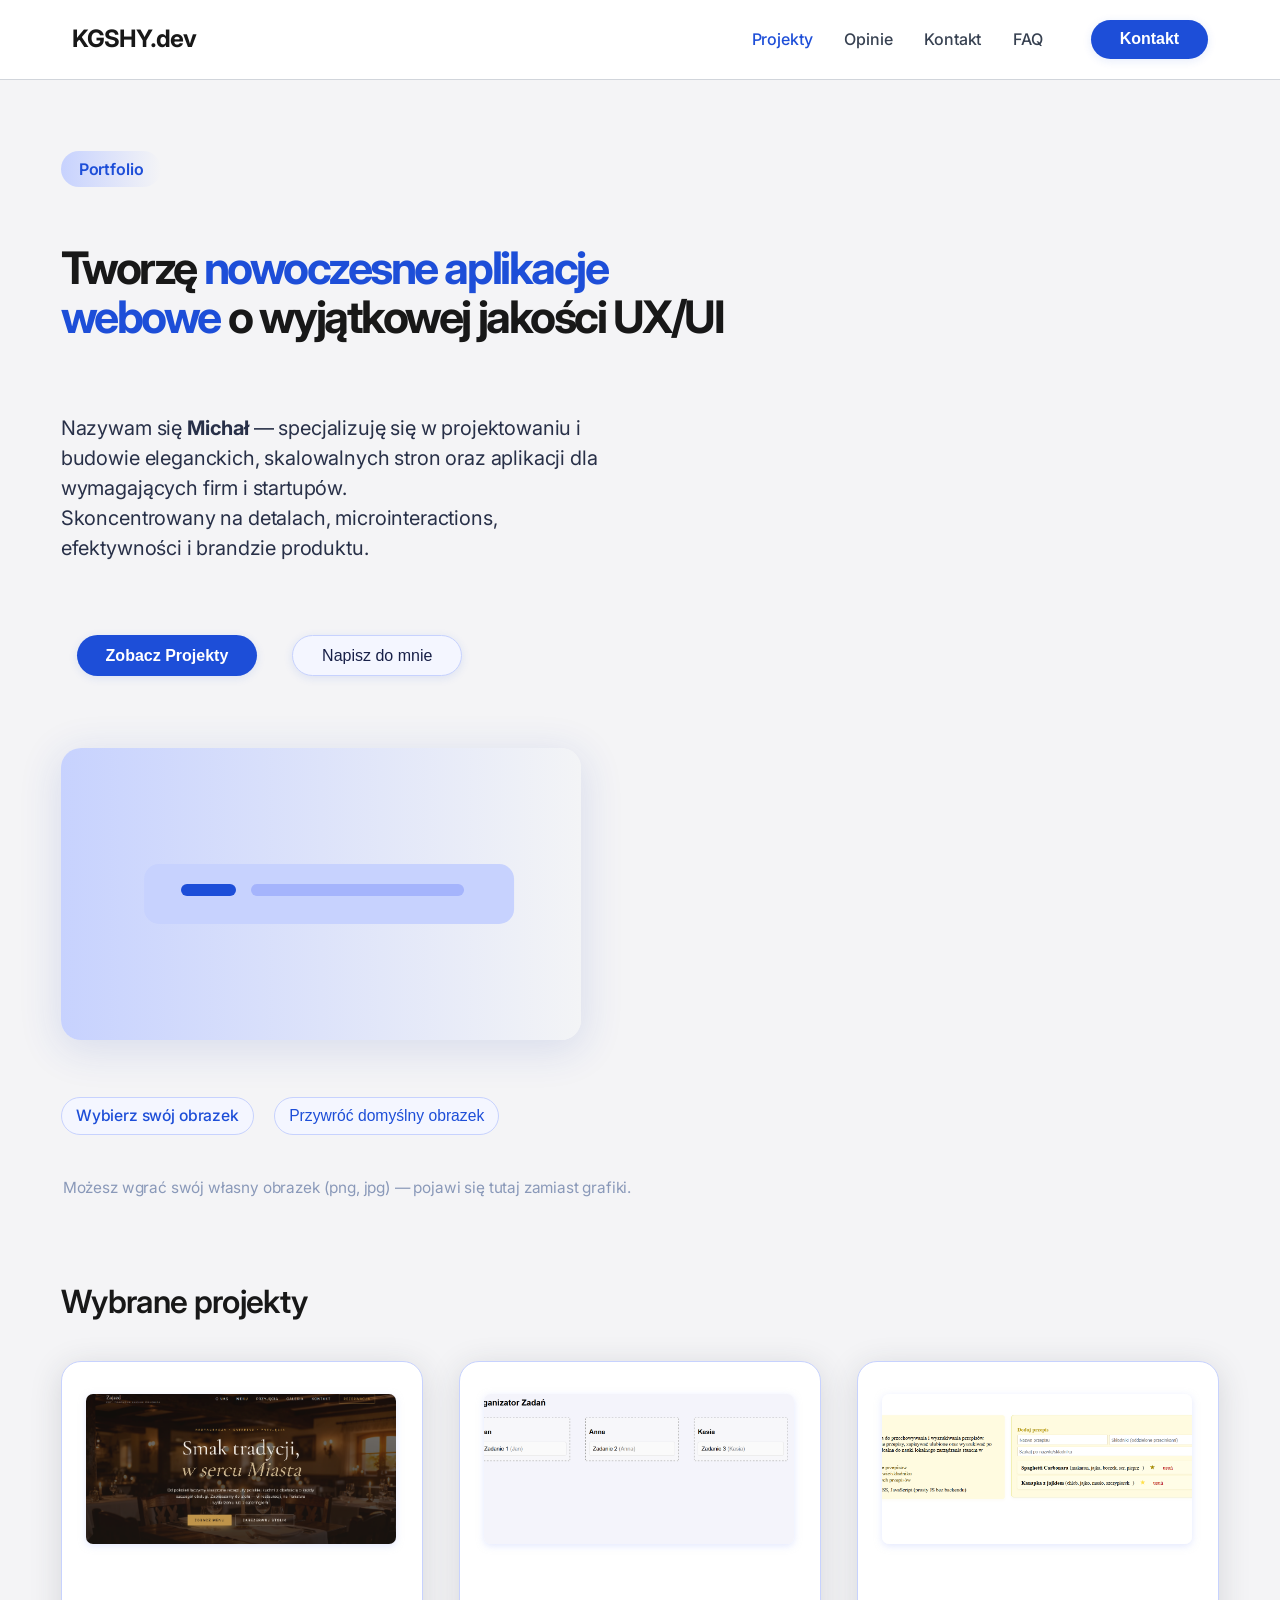
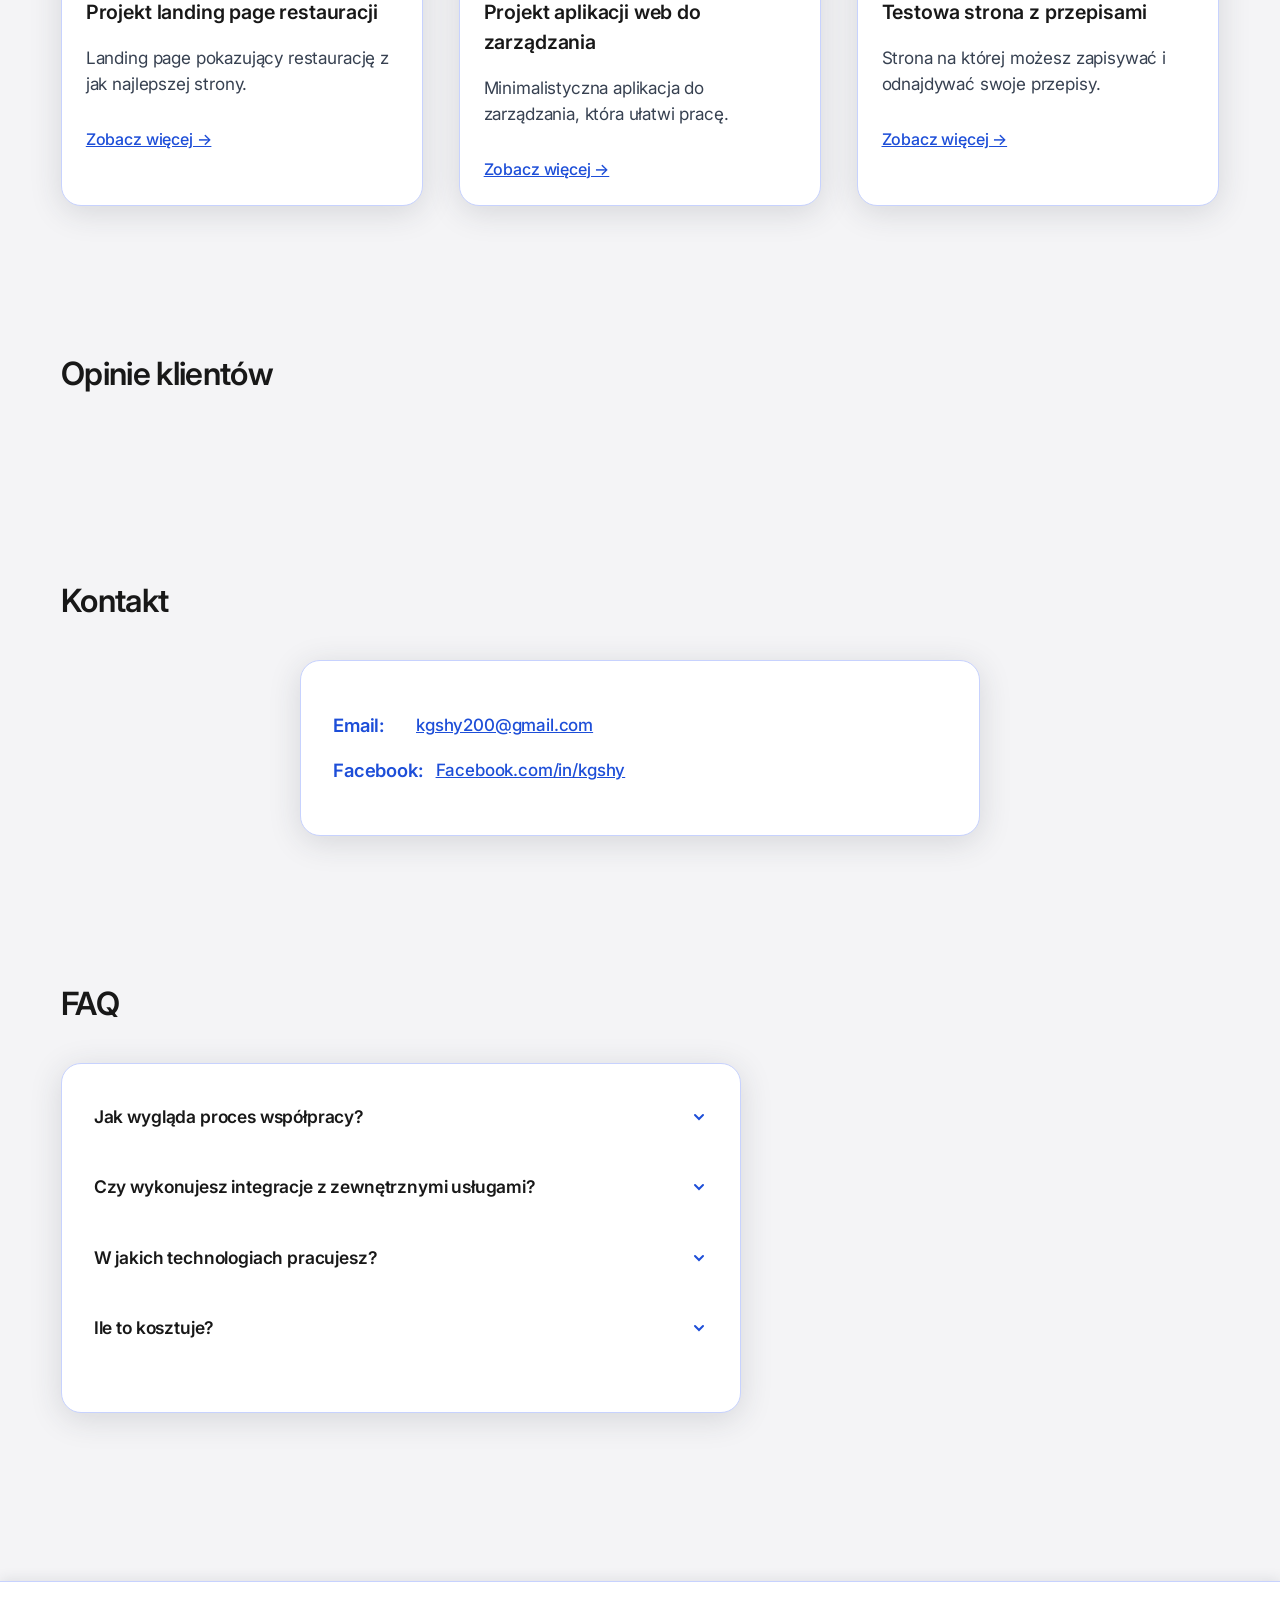
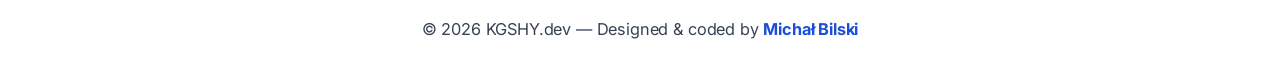
==== commit 45e4093f: "Update index.html" ====
--- a/index.html
+++ b/index.html
@@ -496,21 +496,13 @@
           <ul class="contact-list">
             <li>
               <span class="contact-label">Email:</span>
-              <a href="mailto:kontakt@kgshy.dev" class="contact-link">kontakt@kgshy.dev</a>
+              <a href="mailto:kgshy200@gmail.com" class="contact-link">kgshy200@gmail.com</a>
             </li>
-            <li>
-              <span class="contact-label">Telefon:</span>
-              <a href="tel:+48500999111" class="contact-link">+48&nbsp;500&nbsp;999&nbsp;111</a>
+                        <li>
+              <span class="contact-label">Facebook:</span>
+              <a href="https://www.facebook.com/profile.php?id=61570677020871" target="_blank" rel="noopener" class="contact-link">Facebook.com/in/kgshy</a>
             </li>
-            <li>
-              <span class="contact-label">LinkedIn:</span>
-              <a href="https://linkedin.com/in/kgshy" target="_blank" rel="noopener" class="contact-link">linkedin.com/in/kgshy</a>
-            </li>
-            <li>
-              <span class="contact-label">Lokalizacja:</span>
-              <span>Poznań / online</span>
-            </li>
-          </ul>
+                      </ul>
         </div>
       </section>
 
@@ -528,7 +520,7 @@
           </div>
           <div class="faq-item">
             <div class="faq-q" onclick="toggleFaq(2)">W jakich technologiach pracujesz?<svg width="18" height="18" fill="none"><path d="M5 7l4 4 4-4" stroke="#1d4ed8" stroke-width="2" stroke-linecap="round"/></svg></div>
-            <div class="faq-a">Specjalizuję się w React, Next.js, Tailwind, Node.js, TypeScript oraz dbam o design w Figma.</div>
+            <div class="faq-a">Specjalizuję się w Html, CSS, JavaScript, Node.js, TypeScript oraz dbam o design w Figma.</div>
           </div>
           <div class="faq-item">
             <div class="faq-q" onclick="toggleFaq(3)">Ile to kosztuje? <svg width="18" height="18" fill="none"><path d="M5 7l4 4 4-4" stroke="#1d4ed8" stroke-width="2" stroke-linecap="round"/></svg></div>
@@ -540,7 +532,7 @@
 
     <!-- FOOTER -->
     <footer>
-      © 2024 KGSHY.dev &mdash; Designed & coded by <b style="color:var(--color-secondary);font-weight:700;">Kamil G.</b>
+      © 2026 KGSHY.dev &mdash; Designed & coded by <b style="color:var(--color-secondary);font-weight:700;">Michał Bilski</b>
     </footer>
     <!-- Faq Toggle and micro-interactions & Hero custom image change -->
     <script>
@@ -613,4 +605,4 @@
       // Not explicitly required, browser already focuses.
     </script>
   </body>
-</html>+</html>
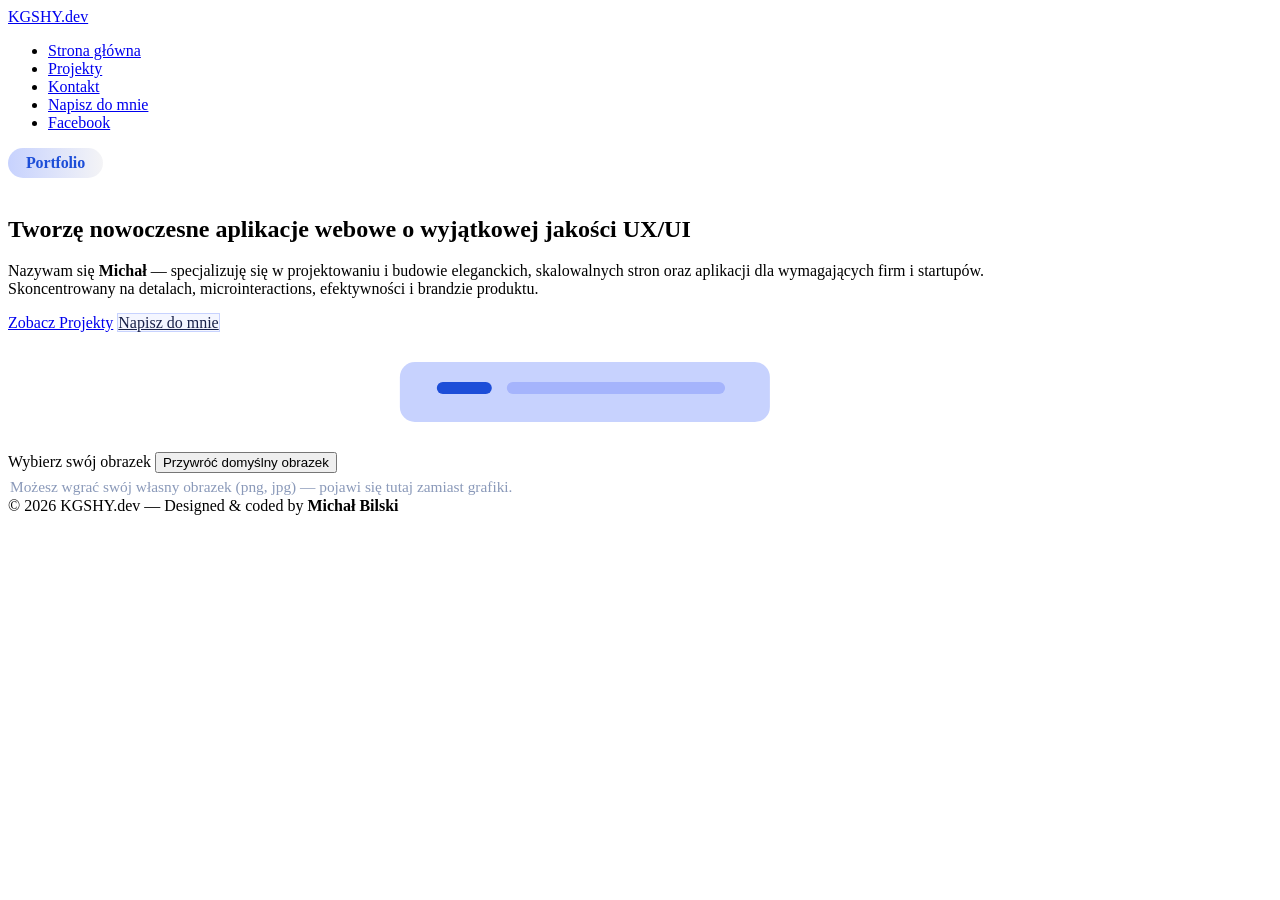
==== commit 12bf0d4e: "Add files via upload" ====
--- a/index.html
+++ b/index.html
@@ -2,607 +2,149 @@
 <html lang="pl">
   <head>
     <meta charset="UTF-8" />
-    <title>Portfolio Programisty</title>
+    <title>KGSHY.dev — Strona główna</title>
     <meta name="viewport" content="width=device-width, initial-scale=1.0" />
-    <!-- Inter font from Google Fonts -->
     <link rel="preconnect" href="https://fonts.googleapis.com" />
     <link rel="preconnect" href="https://fonts.gstatic.com" crossorigin />
     <link
       href="https://fonts.googleapis.com/css2?family=Inter:wght@400;500;600;700&display=swap"
       rel="stylesheet"
     />
-    <!-- Tailwind-like base styles with enhanced contrast for better readability -->
-    <style>
-      :root {
-        --color-bg: #f4f4f6;
-        --color-white: #ffffff;
-        --color-primary: #181818;         /* More black, stronger contrast */
-        --color-secondary: #1d4ed8;       /* Stronger blue, better contrast */
-        --color-gray: #d1d5db;
-        --color-muted: #374151;           /* Darker muted text */
-        --radius: 20px;
-        --transition: 0.22s cubic-bezier(.4,0,.2,1);
-        --shadow: 0 6px 32px 0 rgba(40,50,60,0.15);
-      }
-      * {
-        box-sizing: border-box;
-        margin: 0;
-        padding: 0;
-      }
-      html, body {
-        font-family: 'Inter', system-ui, sans-serif;
-        background: var(--color-bg);
-        color: var(--color-primary);
-        min-height: 100%;
-        width: 100%;
-      }
-      body {
-        line-height: 1.5;
-        letter-spacing: -.01em;
-      }
-      header {
-        background: var(--color-white);
-        box-shadow: 0 1px 0 var(--color-gray);
-        position: sticky;
-        top: 0;
-        z-index: 100;
-      }
-      .navbar {
-        display: flex;
-        align-items: center;
-        justify-content: space-between;
-        max-width: 1200px;
-        margin: 0 auto;
-        padding: 1.25rem 2rem;
-      }
-      .navbar-logo {
-        font-size: 1.5rem;
-        font-weight: 700;
-        letter-spacing: -0.04em;
-        color: var(--color-primary);
-        display: flex;
-        align-items: center;
-        text-decoration: none;
-      }
-      nav ul {
-        display: flex;
-        gap: 2rem;
-        align-items: center;
-      }
-      nav ul li {
-        list-style: none;
-      }
-      nav ul li a {
-        color: var(--color-muted);
-        text-decoration: none;
-        font-weight: 500;
-        transition: color var(--transition);
-        font-size: 1rem;
-        padding: 5px 0;
-        position: relative;
-      }
-      nav ul li a.active,
-      nav ul li a:hover {
-        color: var(--color-secondary);
-      }
-      .cta-btn {
-        background: var(--color-secondary);
-        color: var(--color-white);
-        padding: 0.65em 1.8em;
-        border-radius: 999px;
-        margin-left: 1rem;
-        font-weight: 600;
-        font-size: 1rem;
-        box-shadow: 0 2px 10px 0 rgba(29,78,216,0.11);
-        border: none;
-        cursor: pointer;
-        transition: box-shadow var(--transition), transform var(--transition), background var(--transition);
-      }
-      .cta-btn:hover {
-        background: #2563eb;
-        box-shadow: 0 4px 24px 0 rgba(29,78,216,0.18);
-        transform: translateY(-2px) scale(1.04);
-      }
-      main {
-        max-width: 1200px;
-        margin: 0 auto;
-        padding: 2.5rem 1.3rem;
-        display: flex;
-        flex-direction: column;
-        gap: 5rem;
-      }
-      .hero {
-        display: flex;
-        flex-direction: column;
-        gap: 2.5rem;
-        align-items: flex-start;
-        margin-top: 2rem;
-      }
-      .hero-headline {
-        font-size: 2.8rem;
-        font-weight: 700;
-        letter-spacing: -0.055em;
-        color: var(--color-primary);
-        max-width: 700px;
-        line-height: 1.08;
-      }
-      .hero-desc {
-        font-size: 1.25rem;
-        color: #283048; /* dark blue-gray for good contrast */
-        max-width: 540px;
-        font-weight: 400;
-        line-height: 1.5;
-        margin: 2rem 0;
-      }
-      .hero-cta {
-        display: flex;
-        gap: 1.2rem;
-        flex-wrap: wrap;
-      }
-      .hero-img {
-        max-width: 520px;
-        width: 100%;
-        aspect-ratio: 16/9;
-        border-radius: var(--radius);
-        background: linear-gradient(90deg, #c7d2fe 0%, #f3f4f6 100%);
-        box-shadow: 0 8px 40px 4px rgba(30,64,175,0.12);
-        overflow: hidden;
-        margin-top: 2rem;
-        display: flex;
-        align-items: center;
-        justify-content: center;
-        position: relative;
-      }
-      .custom-file-input {
-        margin-top: 5px;
-        padding: 0.4em 0.9em;
-        border-radius: 999px;
-        border: 1px solid #c7d2fe;
-        background: #f4f6ff;
-        color: #1d4ed8;
-        font-weight: 500;
-        font-size: 0.98rem;
-        cursor: pointer;
-        transition: background var(--transition);
-        outline: none;
-        margin-right: 9px;
-      }
-      .custom-file-input:hover,
-      .custom-file-input:focus {
-        background: #e0e7ff;
-      }
-      .hero-img-controls {
-        margin-top: 0.7rem;
-        display: flex;
-        gap: 0.7rem;
-      }
-      .section-title {
-        font-size: 2rem;
-        font-weight: 600;
-        margin-bottom: 2.2rem;
-        letter-spacing: -0.02em;
-        color: var(--color-primary);
-      }
-      .projects-grid {
-        display: grid;
-        grid-template-columns: repeat(auto-fit, minmax(320px, 1fr));
-        gap: 2.2rem;
-      }
-      .project-card {
-        background: var(--color-white);
-        border-radius: var(--radius);
-        box-shadow: var(--shadow);
-        padding: 2rem 1.5rem 1.5rem 1.5rem;
-        display: flex;
-        flex-direction: column;
-        gap: 1.1rem;
-        transition: transform var(--transition), box-shadow var(--transition);
-        position: relative;
-        border: 1px solid #c7d2fe;
-      }
-      .project-card:hover {
-        transform: translateY(-5px) scale(1.022);
-        box-shadow: 0 12px 42px 0 rgba(29,78,216,0.13);
-        border-color: #6366f1;
-      }
-      .project-icon {
-        font-size: 2.7rem;
-        color: var(--color-secondary);
-        margin-bottom: 0.7rem;
-      }
-      .project-title {
-        font-size: 1.23rem;
-        font-weight: 600;
-        color: var(--color-primary);
-      }
-      .project-desc {
-        color: #374151;
-        font-size: 1.07rem;
-      }
-      .project-link {
-        color: var(--color-secondary);
-        font-weight: 500;
-        text-decoration: underline;
-        font-size: 1rem;
-        margin-top: 0.8rem;
-        align-self: flex-start;
-        transition: color var(--transition);
-        cursor: pointer;
-      }
-      .project-link:hover {
-        color: #2563eb;
-        text-decoration-thickness: 2px;
-      }
-      .section {
-        margin-bottom: 4rem;
-      }
-      /* Opinie section is visually hidden, but tab remains */
-      .testimonials {
-        display: none;
-      }
-      .testimonial-card {
-        display: none;
-      }
-      /* ------ Nowa sekcja kontakt ------ */
-      .contact-section {
-        background: var(--color-white);
-        border-radius: var(--radius);
-        box-shadow: var(--shadow);
-        padding: 2.2rem 2rem 2rem 2rem;
-        margin-top: 2rem;
-        border: 1px solid #c7d2fe;
-        max-width: 680px;
-        width: 100%;
-        margin-left: auto;
-        margin-right: auto;
-      }
-      .contact-list {
-        margin-top: 1rem;
-        list-style: none;
-        padding-left: 0;
-      }
-      .contact-list li {
-        margin-bottom: 1.1rem;
-        font-size: 1.15rem;
-        color: var(--color-primary);
-        display: flex;
-        align-items: center;
-        gap: 13px;
-      }
-      .contact-label {
-        font-weight: 600;
-        color: var(--color-secondary);
-        min-width: 70px;
-        display: inline-block;
-      }
-      .contact-link {
-        color: var(--color-secondary);
-        font-weight: 500;
-        text-decoration: underline;
-        transition: color var(--transition);
-        font-size: 1.06rem;
-      }
-      .contact-link:hover {
-        color: #2563eb;
-      }
-      .faq {
-        background: var(--color-white);
-        border-radius: var(--radius);
-        box-shadow: var(--shadow);
-        padding: 2.2rem 2rem 2rem 2rem;
-        margin-top: 2rem;
-        border: 1px solid #c7d2fe;
-        max-width: 680px;
-        width: 100%;
-      }
-      .faq-item {
-        margin-bottom: 1.7rem;
-      }
-      .faq-q {
-        font-weight: 600;
-        color: var(--color-primary);
-        cursor: pointer;
-        display: flex;
-        align-items: center;
-        justify-content: space-between;
-        font-size: 1.09rem;
-        padding: 0.3em 0;
-        transition: color var(--transition);
-      }
-      .faq-q.active {
-        color: var(--color-secondary);
-      }
-      .faq-a {
-        color: #374151;
-        font-size: 1rem;
-        margin-top: 0.4rem;
-        max-height: 0;
-        overflow: hidden;
-        transition: max-height 0.25s cubic-bezier(.4,0,.2,1);
-      }
-      .faq-a.open {
-        max-height: 250px;
-        margin-bottom: 0.4rem;
-      }
-      footer {
-        background: var(--color-white);
-        border-top: 1px solid #c7d2fe;
-        padding: 2.2rem 0 2rem 0;
-        text-align: center;
-        color: #364254;
-        font-size: 1.02rem;
-        margin-top: 4rem;
-        letter-spacing: -0.01em;
-        box-shadow: 0 -2px 12px 0 rgba(40,50,60,0.10);
-      }
-      @media (max-width: 768px) {
-        .navbar {
-          flex-direction: column;
-          padding: 1rem 1rem;
-          gap: 0.8rem;
-        }
-        .hero-headline {
-          font-size: 2.1rem;
-        }
-        .hero-img {
-          margin-top: 1rem;
-        }
-        .section-title {
-          font-size: 1.32rem;
-        }
-        .projects-grid {
-          gap: 1.2rem;
-        }
-      }
-      @media (max-width: 540px) {
-        main {
-          padding: 1.5rem 0.5rem;
-        }
-        .hero {
-          gap: 1.1rem;
-        }
-      }
-    </style>
+    <link rel="stylesheet" href="style.css" />
   </head>
   <body>
-    <!-- NAVBAR -->
     <header>
       <div class="navbar">
-        <a href="#" class="navbar-logo">KGSHY.dev</a>
+        <a href="index.html" class="navbar-logo">KGSHY.dev</a>
         <nav>
           <ul>
-            <li><a href="#projekty" class="active">Projekty</a></li>
-            <li><a href="#opinie">Opinie</a></li>
-            <li><a href="#kontakt">Kontakt</a></li>
-            <li><a href="#faq">FAQ</a></li>
+            <li><a href="index.html" class="active">Strona główna</a></li>
+            <li><a href="projekty.html">Projekty</a></li>
+            <li><a href="kontakt.html">Kontakt</a></li>
+            <li><a href="napisz-do-mnie.html">Napisz do mnie</a></li>
             <li>
-              <button class="cta-btn" onclick="window.open('mailto:kontakt@kgshy.dev')">Kontakt</button>
+              <a
+                href="https://www.facebook.com/profile.php?id=61570677020871"
+                target="_blank"
+                rel="noopener noreferrer"
+                class="cta-btn cta-btn--facebook"
+                >Facebook</a
+              >
             </li>
           </ul>
         </nav>
       </div>
     </header>
-    <main>
-      <!-- HERO SECTION -->
-      <section class="hero" id="hero">
+
+    <main class="page-single">
+      <section class="hero">
         <span
           style="background:linear-gradient(90deg,#c7d2fe 0%,#f4f4f6 100%); border-radius:999px; font-weight:600; color:#1d4ed8; padding:6px 18px; font-size:1rem; margin-bottom:1.1rem; display:inline-block; letter-spacing:-0.01em;"
-        >Portfolio</span>
+          >Portfolio</span
+        >
         <h1 class="hero-headline">
-          Tworzę <span style="color:var(--color-secondary);">nowoczesne aplikacje webowe</span> o wyjątkowej jakości UX/UI
+          Tworzę
+          <span style="color:var(--color-secondary);">nowoczesne aplikacje webowe</span>
+          o wyjątkowej jakości UX/UI
         </h1>
         <p class="hero-desc">
-          Nazywam się <b>Michał</b> — specjalizuję się w projektowaniu i budowie eleganckich, skalowalnych stron oraz aplikacji dla wymagających firm i startupów.<br/>
+          Nazywam się <b>Michał</b> — specjalizuję się w projektowaniu i budowie eleganckich,
+          skalowalnych stron oraz aplikacji dla wymagających firm i startupów.<br />
           Skoncentrowany na detalach, microinteractions, efektywności i brandzie produktu.
         </p>
         <div class="hero-cta">
-          <button class="cta-btn" onclick="window.location='#projekty'">Zobacz Projekty</button>
-          <button
+          <a href="projekty.html" class="cta-btn">Zobacz Projekty</a>
+          <a
+            href="napisz-do-mnie.html"
             class="cta-btn"
-            style="background:#f4f6ff;color:#182048;font-weight:500;border:1.5px solid #c7d2fe;"
-            onclick="window.open('mailto:kontakt@kgshy.dev')"
-            onmouseover="this.style.background='#e0e7ff';"
-            onmouseout="this.style.background='#f4f6ff';"
-          >Napisz do mnie</button>
+            style="background:#f4f6ff;color:#182048;font-weight:500;border:1.5px solid #c7d2fe;box-shadow:none;"
+            >Napisz do mnie</a
+          >
         </div>
         <div class="hero-img" id="heroImgBox">
-          <!-- Tutaj obrazek. Początkowo SVG, użytkownik może zmienić poniżej -->
-          <img id="customHeroImg" src="" alt="Twoje wybrane zdjęcie" style="max-width:100%;max-height:100%;display:none;object-fit:cover;" />
-          <svg id="defaultHeroSvg" width="90%" height="120" viewBox="0 0 400 120" fill="none" xmlns="http://www.w3.org/2000/svg" style="display:block;">
+          <img
+            id="customHeroImg"
+            src=""
+            alt="Twoje wybrane zdjęcie"
+            style="max-width:100%;max-height:100%;display:none;object-fit:cover;"
+          />
+          <svg
+            id="defaultHeroSvg"
+            width="90%"
+            height="120"
+            viewBox="0 0 400 120"
+            fill="none"
+            xmlns="http://www.w3.org/2000/svg"
+            style="display:block;"
+          >
             <rect x="15" y="30" width="370" height="60" rx="15" fill="#c7d2fe">
-              <animate attributeName="x" values="15;25;15" dur="2.6s" repeatCount="indefinite"/>
+              <animate attributeName="x" values="15;25;15" dur="2.6s" repeatCount="indefinite" />
             </rect>
-            <rect x="60" y="50" width="55" height="12" rx="6" fill="#1d4ed8"/>
+            <rect x="60" y="50" width="55" height="12" rx="6" fill="#1d4ed8" />
             <rect x="130" y="50" width="200" height="12" rx="6" fill="#a5b4fc">
-              <animate attributeName="width" values="200;220;200" dur="2.3s" repeatCount="indefinite"/>
+              <animate
+                attributeName="width"
+                values="200;220;200"
+                dur="2.3s"
+                repeatCount="indefinite"
+              />
             </rect>
           </svg>
         </div>
         <div class="hero-img-controls">
-          <label for="heroImgInput" class="custom-file-input" tabindex="0" style="user-select:none;">Wybierz swój obrazek</label>
+          <label for="heroImgInput" class="custom-file-input" tabindex="0" style="user-select:none;"
+            >Wybierz swój obrazek</label
+          >
           <input type="file" id="heroImgInput" accept="image/*" style="display:none;" />
-          <button type="button" class="custom-file-input" id="resetHeroImgBtn">Przywróć domyślny obrazek</button>
+          <button type="button" class="custom-file-input" id="resetHeroImgBtn">
+            Przywróć domyślny obrazek
+          </button>
         </div>
         <div style="color:#8a99b9;font-size:0.96rem;margin-top:0.2rem;line-height:1.3;padding-left:2px;">
           Możesz wgrać swój własny obrazek (png, jpg) — pojawi się tutaj zamiast grafiki.
         </div>
       </section>
-
-      <!-- PROJECTS SECTION -->
-      <section class="section" id="projekty">
-        <h2 class="section-title">Wybrane projekty</h2>
-        <div class="projects-grid">
-          <!-- PROJECT CARD SAMPLE WITH SCREENSHOTS -->
-          <div class="project-card">
-            <div class="project-icon">
-              <img 
-                src="restauracja.png" 
-                alt="Screenshot: Landing page restauracji" 
-                style="width:310px;height:150px;object-fit:cover;border-radius:7px;box-shadow:0 2px 7px #c7d2fe80;margin-bottom:0.2em;"
-                loading="lazy"
-              />
-            </div>
-            <div class="project-title">Projekt landing page restauracji</div>
-            <div class="project-desc">
-              Landing page pokazujący restaurację z jak najlepszej strony.
-            </div>
-            <a href="restauracja.html" class="project-link">Zobacz więcej →</a>
-          </div>
-          <div class="project-card">
-            <div class="project-icon">
-              <img
-                src="organizator.png"
-                alt="Screenshot: Aplikacja do zarządzania"
-                style="width:310px;height:150px;object-fit:cover;border-radius:7px;box-shadow:0 2px 7px #c7d2fe80;margin-bottom:0.2em;"
-                loading="lazy"
-              />
-            </div>
-            <div class="project-title">Projekt aplikacji web do zarządzania</div>
-            <div class="project-desc">
-              Minimalistyczna aplikacja do zarządzania, która ułatwi pracę.
-            </div>
-            <a href="Webaplikacja.html" class="project-link">Zobacz więcej →</a>
-          </div>
-          <div class="project-card">
-            <div class="project-icon">
-              <img
-                src="przepisy.png"
-                alt="Screenshot: Strona z przepisami"
-                style="width:310px;height:150px;object-fit:cover;border-radius:7px;box-shadow:0 2px 7px #c7d2fe80;margin-bottom:0.2em;"
-                loading="lazy"
-              />
-            </div>
-            <div class="project-title">Testowa strona z przepisami</div>
-            <div class="project-desc">
-              Strona na której możesz zapisywać i odnajdywać swoje przepisy.
-            </div>
-            <a href="projekt.html" class="project-link">Zobacz więcej →</a>
-          </div>
-        </div>
-      </section>
-
-      <!-- TESTIMONIALS SECTION (opinie) -->
-      <section class="section" id="opinie">
-        <h2 class="section-title">Opinie klientów</h2>
-        <div class="testimonials">
-          <!-- Opinie są obecnie ukryte. Możesz dodać swoje referencje tutaj. -->
-        </div>
-      </section>
-
-      <!-- CONTACT SECTION -->
-      <section class="section" id="kontakt">
-        <h2 class="section-title">Kontakt</h2>
-        <div class="contact-section">
-          <ul class="contact-list">
-            <li>
-              <span class="contact-label">Email:</span>
-              <a href="mailto:kgshy200@gmail.com" class="contact-link">kgshy200@gmail.com</a>
-            </li>
-                        <li>
-              <span class="contact-label">Facebook:</span>
-              <a href="https://www.facebook.com/profile.php?id=61570677020871" target="_blank" rel="noopener" class="contact-link">Facebook.com/in/kgshy</a>
-            </li>
-                      </ul>
-        </div>
-      </section>
-
-      <!-- FAQ SECTION -->
-      <section class="section" id="faq">
-        <h2 class="section-title">FAQ</h2>
-        <div class="faq">
-          <div class="faq-item">
-            <div class="faq-q" onclick="toggleFaq(0)">Jak wygląda proces współpracy? <svg width="18" height="18" fill="none"><path d="M5 7l4 4 4-4" stroke="#1d4ed8" stroke-width="2" stroke-linecap="round"/></svg></div>
-            <div class="faq-a">Najpierw poznaję Twój projekt i cele, następnie przygotowuję ofertę oraz design. Praca odbywa się iteracyjnie — Ty decydujesz na każdym etapie.</div>
-          </div>
-          <div class="faq-item">
-            <div class="faq-q" onclick="toggleFaq(1)">Czy wykonujesz integracje z zewnętrznymi usługami?<svg width="18" height="18" fill="none"><path d="M5 7l4 4 4-4" stroke="#1d4ed8" stroke-width="2" stroke-linecap="round"/></svg></div>
-            <div class="faq-a">Tak, mam doświadczenie z API (Stripe, Auth0, CRM, ERP) oraz integracjami backend/frontend.</div>
-          </div>
-          <div class="faq-item">
-            <div class="faq-q" onclick="toggleFaq(2)">W jakich technologiach pracujesz?<svg width="18" height="18" fill="none"><path d="M5 7l4 4 4-4" stroke="#1d4ed8" stroke-width="2" stroke-linecap="round"/></svg></div>
-            <div class="faq-a">Specjalizuję się w Html, CSS, JavaScript, Node.js, TypeScript oraz dbam o design w Figma.</div>
-          </div>
-          <div class="faq-item">
-            <div class="faq-q" onclick="toggleFaq(3)">Ile to kosztuje? <svg width="18" height="18" fill="none"><path d="M5 7l4 4 4-4" stroke="#1d4ed8" stroke-width="2" stroke-linecap="round"/></svg></div>
-            <div class="faq-a">Cena zależy od zakresu projektu, poziomu złożoności oraz wymagań. Każdą wycenę przygotowuję indywidualnie po zapoznaniu się z Twoimi potrzebami. Skontaktuj się, aby uzyskać darmową wycenę!</div>
-          </div>
-        </div>
-      </section>
     </main>
 
-    <!-- FOOTER -->
     <footer>
-      © 2026 KGSHY.dev &mdash; Designed & coded by <b style="color:var(--color-secondary);font-weight:700;">Michał Bilski</b>
+      © 2026 KGSHY.dev &mdash; Designed & coded by
+      <b style="color:var(--color-secondary);font-weight:700;">Michał Bilski</b>
     </footer>
-    <!-- Faq Toggle and micro-interactions & Hero custom image change -->
+
     <script>
-      function toggleFaq(idx) {
-        const qs = document.querySelectorAll(".faq-q");
-        const as = document.querySelectorAll(".faq-a");
-        qs.forEach((q, i) => {
-          q.classList.toggle('active', i === idx && !as[i].classList.contains('open'));
-        });
-        as.forEach((a, i) => {
-          if (i === idx) {
-            a.classList.toggle("open");
-            if(a.classList.contains("open"))
-              a.style.maxHeight = "170px";
-            else
-              a.style.maxHeight = null;
-          } else {
-            a.classList.remove("open");
-            qs[i].classList.remove('active');
-            a.style.maxHeight = null;
-          }
-        });
-      }
-      // Keyboard nav for FAQ
-      document.querySelectorAll('.faq-q').forEach((el, i) => {
-        el.setAttribute("tabindex", "0");
-        el.onkeydown = (e) => {
-          if (e.key === "Enter" || e.key === " ") toggleFaq(i);
-        };
-      });
-
-      // --- DODANE: Obsługa zamiany hero image na wybrany przez użytkownika ---
       const heroImgInput = document.getElementById('heroImgInput');
       const customHeroImg = document.getElementById('customHeroImg');
       const defaultHeroSvg = document.getElementById('defaultHeroSvg');
-      const resetHeroImgBtn = document.getElementById('resetHeroImgBtn');
-      const heroImgBox = document.getElementById('heroImgBox');
 
-      // Accessibility trigger for label (enter/space on label)
-      document.querySelector('label[for="heroImgInput"]').addEventListener('keydown', function(evt) {
+      document.querySelector('label[for="heroImgInput"]').addEventListener('keydown', function (evt) {
         if (evt.key === 'Enter' || evt.key === ' ') {
           evt.preventDefault();
           heroImgInput.click();
         }
       });
 
-      heroImgInput.addEventListener('change', function(e) {
+      heroImgInput.addEventListener('change', function () {
         const file = this.files[0];
-        if(file && file.type.startsWith('image/')) {
+        if (file && file.type.startsWith('image/')) {
           const reader = new FileReader();
-          reader.onload = function(ev) {
+          reader.onload = function (ev) {
             customHeroImg.src = ev.target.result;
             customHeroImg.style.display = 'block';
             defaultHeroSvg.style.display = 'none';
           };
-          reader.onerror = function() {
+          reader.onerror = function () {
             alert('Nie udało się załadować obrazka.');
           };
           reader.readAsDataURL(file);
         }
       });
-      resetHeroImgBtn.addEventListener('click', function() {
+
+      document.getElementById('resetHeroImgBtn').addEventListener('click', function () {
         customHeroImg.src = '';
         customHeroImg.style.display = 'none';
         defaultHeroSvg.style.display = 'block';
-        if(heroImgInput) heroImgInput.value = null;
+        heroImgInput.value = null;
       });
-
-      // shortcut below buttons: allow focus or enter on Choose (label) and Reset
-      // Not explicitly required, browser already focuses.
     </script>
   </body>
 </html>
